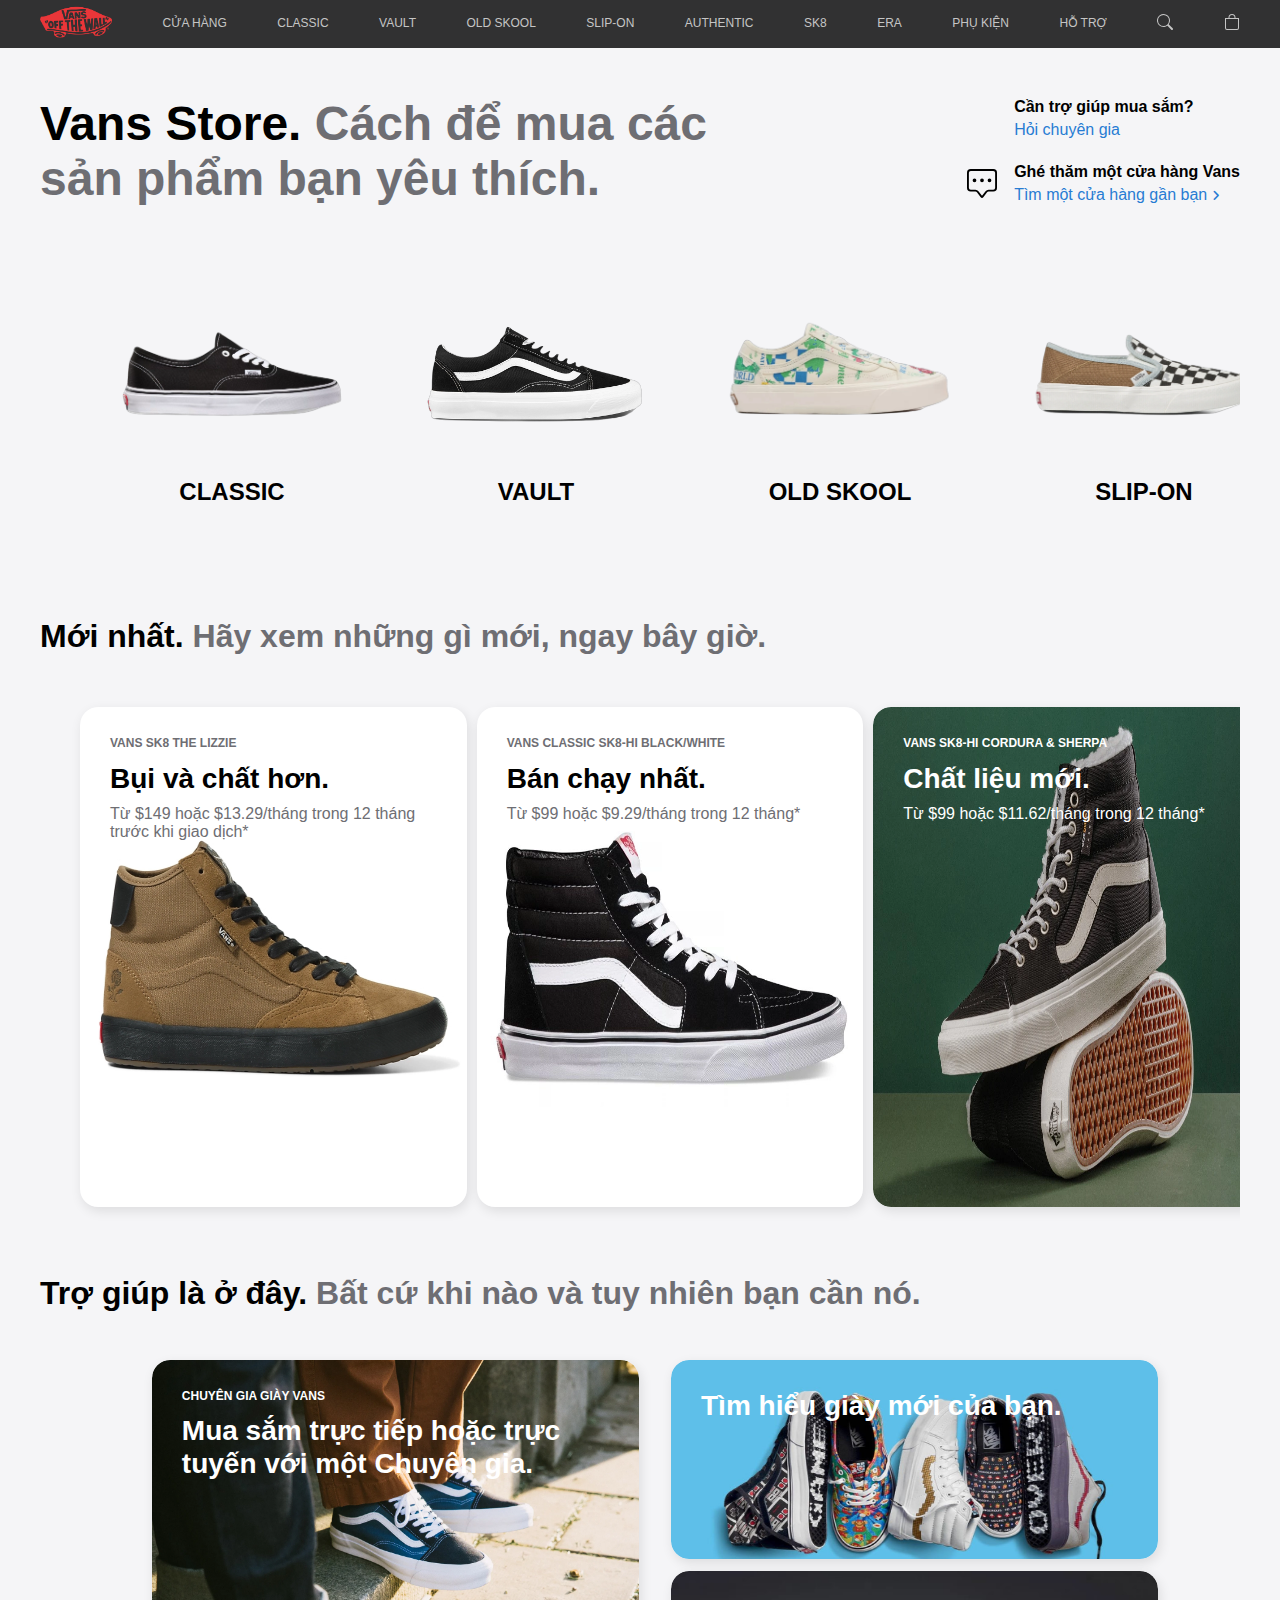
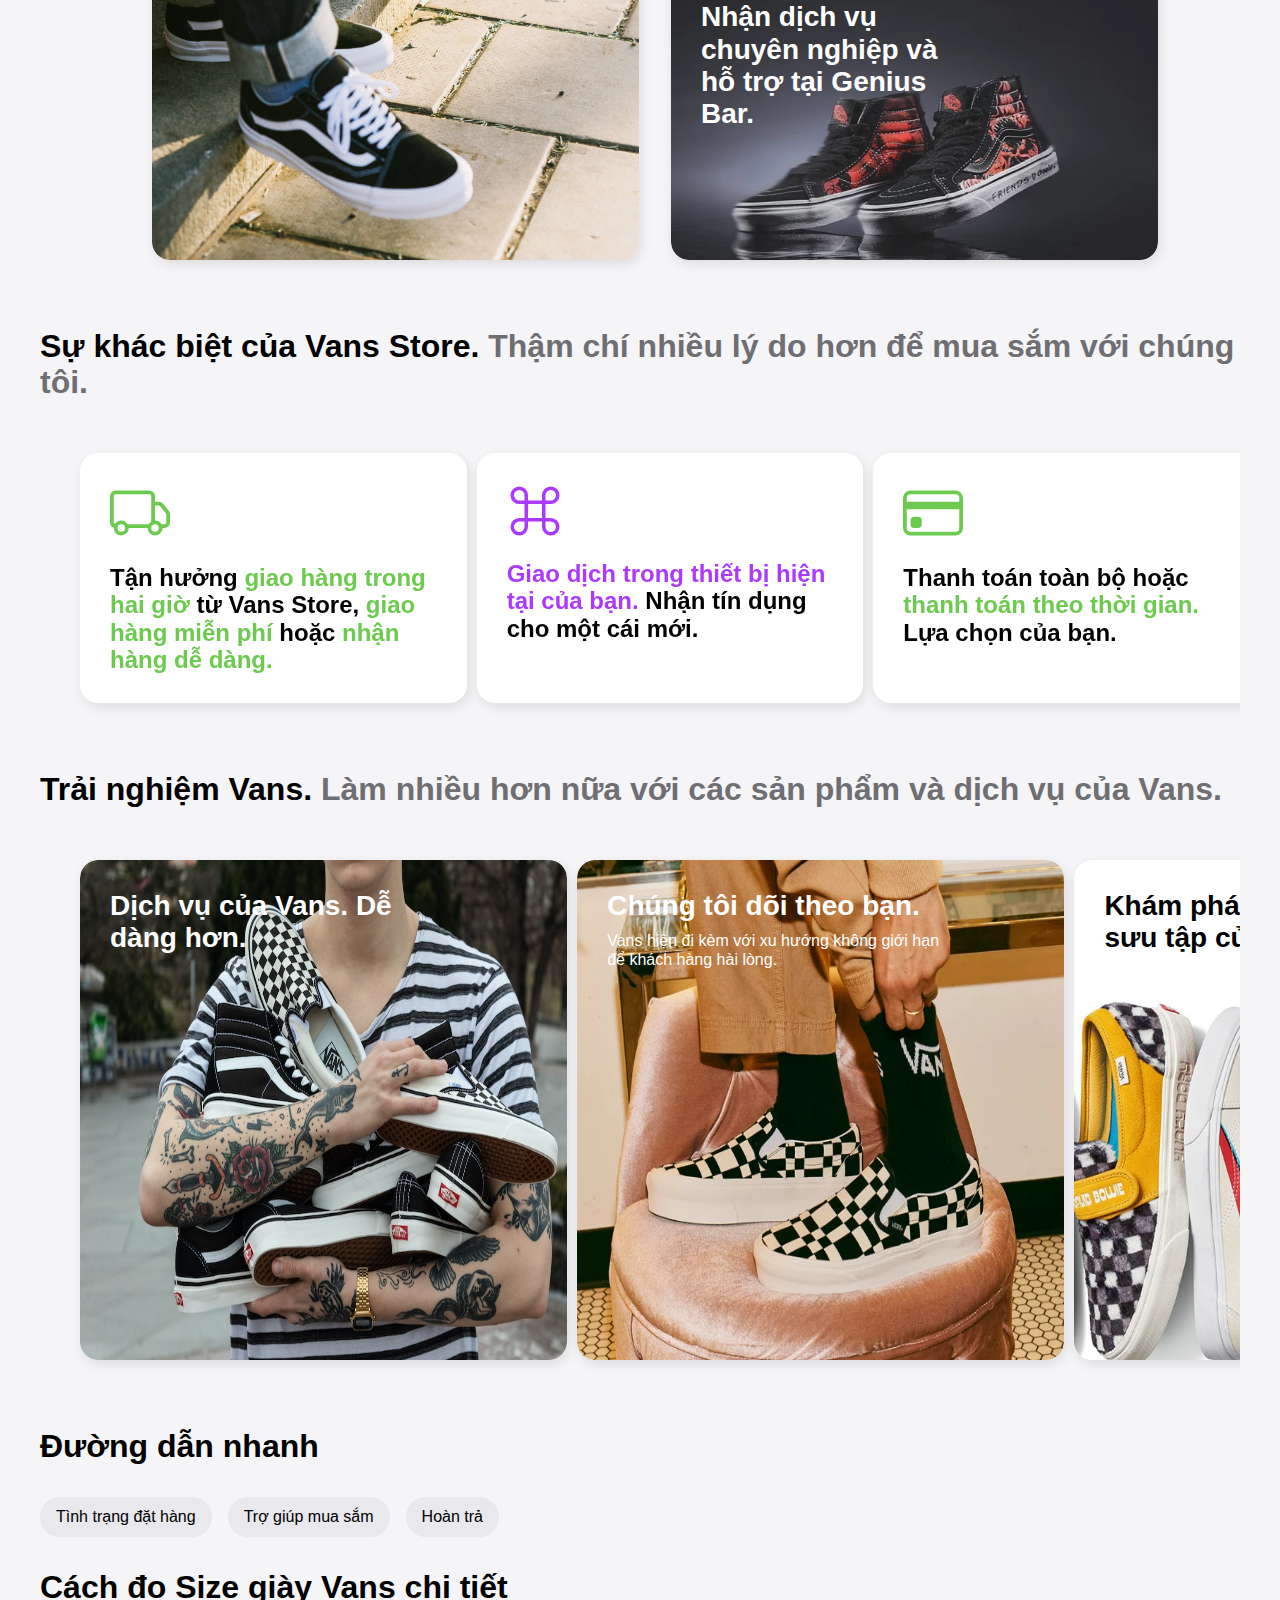
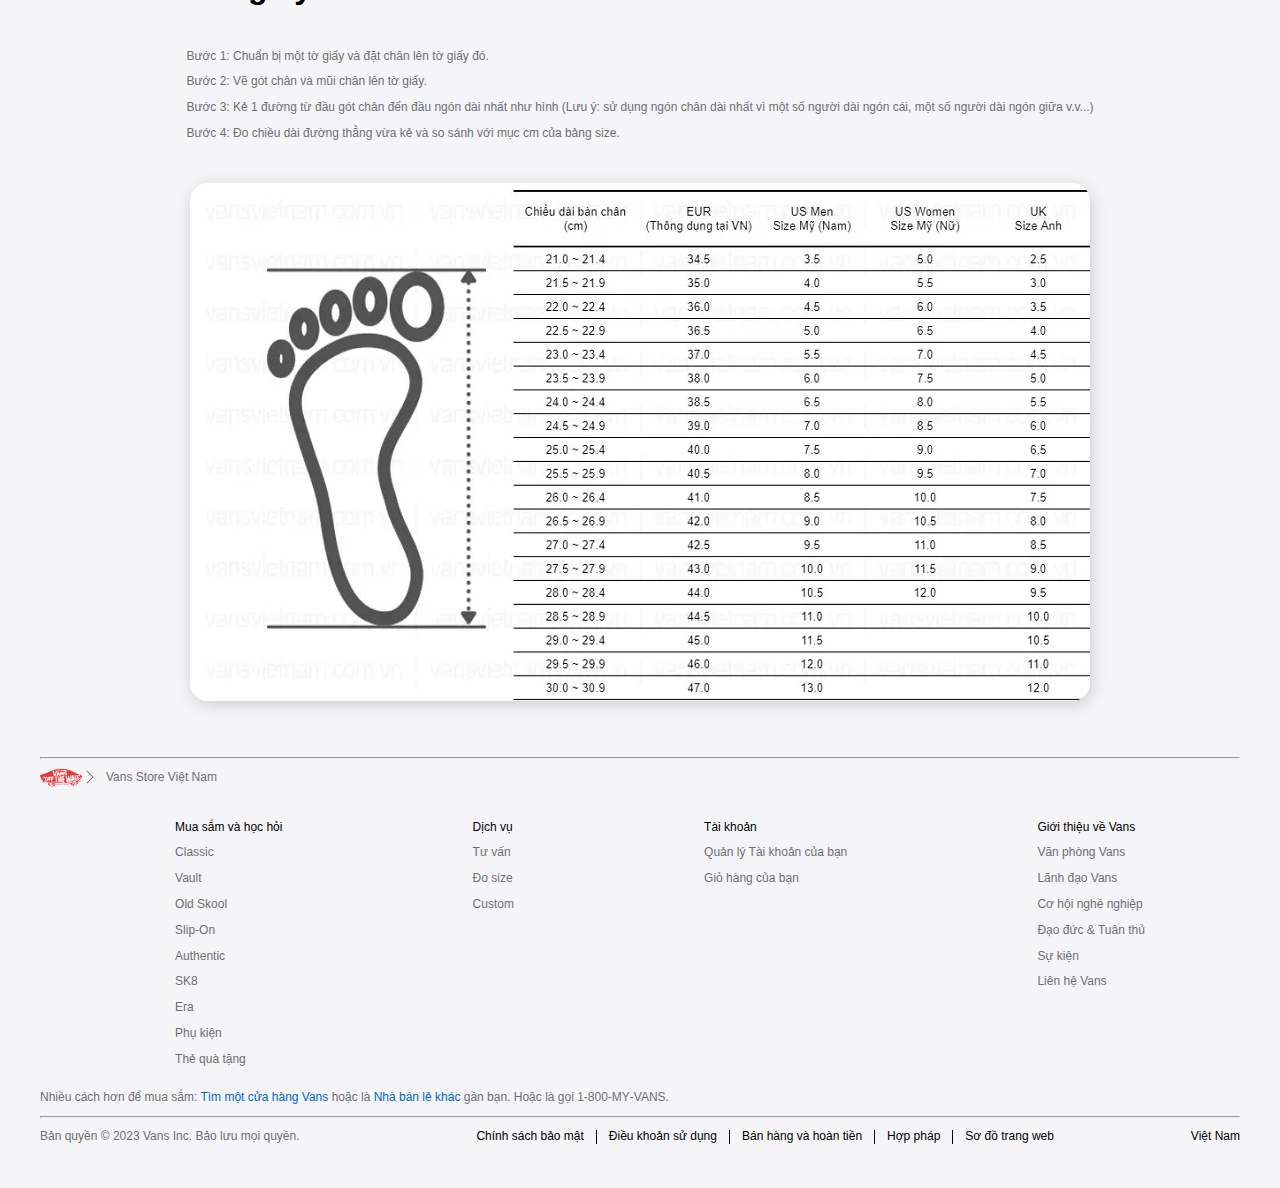
==== src/index.html @ d50dadb6 "main" ====
<!DOCTYPE html>
<html lang="en">
<head>
    <meta charset="UTF-8">
    <meta http-equiv="X-UA-Compatible" content="IE=edge">
    <meta name="viewport" content="width=device-width, initial-scale=1.0">
    <title>Vans Store Việt Nam</title>
    <link rel="stylesheet" href="./assets/css/main.css">
    <link rel="stylesheet" href="./assets/css/base.css">
    <link rel="stylesheet" href="./assets/css/grid.css">
    <link rel="stylesheet" href="./assets/css/nomalize.css">
    <link rel="stylesheet" href="./assets/css/responsive.css">
    <link rel="stylesheet" href="./assets/icon/fontawesome-free-6.2.1-web/css/all.min.css">
    <link rel="stylesheet" href="./assets/fonts/Roboto/Roboto-Regular.ttf">
    <link rel="icon" href="./assets/img/vans-logo.png" type = "image/x-icon">
</head>
<body>
    <div class="app">
        <div class="header">
            <div class="nav">
                <div class="grid wide">
                    <ul class="header-list">
                        <li class="header-item">
                            <a href="">
                                <img src="./assets/img/vans-logo.png" alt="">
                            </a>
                        </li>
                        <li class="header-item">
                            <a href="">CỬA HÀNG</a>
                        </li>
                        <li class="header-item">
                            <a href="">CLASSIC</a>
                        </li>
                        <li class="header-item">
                            <a href="">VAULT</a>
                        </li>
                        <li class="header-item">
                            <a href="">OLD SKOOL</a>
                        </li>
                        <li class="header-item">
                            <a href="">SLIP-ON</a>
                        </li>
                        <li class="header-item">
                            <a href="">AUTHENTIC</a>
                        </li>
                        <li class="header-item">
                            <a href="">SK8</a>
                        </li>
                        <li class="header-item">
                            <a href="">ERA</a>
                        </li>
                        <li class="header-item">
                            <a href="">PHỤ KIỆN</a>
                        </li>
                        <li class="header-item">
                            <a href="">HỖ TRỢ</a>
                        </li>
                        <li class="header-item">
                            <a href="">
                                <svg xmlns="http://www.w3.org/2000/svg" width="16" height="16" fill="currentColor" class="bi bi-search" viewBox="0 0 16 16">
                                    <path d="M11.742 10.344a6.5 6.5 0 1 0-1.397 1.398h-.001c.03.04.062.078.098.115l3.85 3.85a1 1 0 0 0 1.415-1.414l-3.85-3.85a1.007 1.007 0 0 0-.115-.1zM12 6.5a5.5 5.5 0 1 1-11 0 5.5 5.5 0 0 1 11 0z"/>
                                </svg>
                            </a>

                            <!-- Search space -->
                            <div class="search">
                                <form action="">
                                    <div class="header-search">
                                        <div class="search-bar">
                                            <svg xmlns="http://www.w3.org/2000/svg" width="16" height="16" fill="currentColor" class="bi bi-search" viewBox="0 0 16 16">
                                                <path d="M11.742 10.344a6.5 6.5 0 1 0-1.397 1.398h-.001c.03.04.062.078.098.115l3.85 3.85a1 1 0 0 0 1.415-1.414l-3.85-3.85a1.007 1.007 0 0 0-.115-.1zM12 6.5a5.5 5.5 0 1 1-11 0 5.5 5.5 0 0 1 11 0z"/>
                                            </svg>
                
                                            <input type="text" placeholder="Search vansvietnam.com">
                
                                            <i class="fa-solid fa-x"></i>
                                        </div>
                
                                        <ul class="search-list">
                                            <h3 class="search-title">ĐƯỜNG DẪN NHANH</h3>
                                            <li class="search-item">
                                                <a href="">
                                                    Quà tặng Tết Nguyên đán</li>
                                                </a>
                                            <li class="search-item">
                                                <a href="">
                                                    Thẻ quà tặng Apple</li>
                                                </a>
                                            <li class="search-item">
                                                <a href="">
                                                    AirPods</li>
                                                </a>
                                        </ul>
                                    </div>
                                </form>
                            </div>
                        </li>
                        <li class="header-item">
                            <a href="">
                                <svg xmlns="http://www.w3.org/2000/svg" width="16" height="16" fill="currentColor" class="bi bi-bag" viewBox="0 0 16 16">
                                    <path d="M8 1a2.5 2.5 0 0 1 2.5 2.5V4h-5v-.5A2.5 2.5 0 0 1 8 1zm3.5 3v-.5a3.5 3.5 0 1 0-7 0V4H1v10a2 2 0 0 0 2 2h10a2 2 0 0 0 2-2V4h-3.5zM2 5h12v9a1 1 0 0 1-1 1H3a1 1 0 0 1-1-1V5z"/>
                                </svg>
                            </a>

                            <!-- Cart space -->
                            <div class="cart">
                                <div class="cart-space">
                                    <p>Giỏ hàng trống.</p>
                                </div>

                                <ul class="cart-options">
                                    <li class="cart-selection">
                                        <a href="">
                                            <svg xmlns="http://www.w3.org/2000/svg" width="16" height="16" fill="currentColor" class="bi bi-bag" viewBox="0 0 16 16">
                                                <path d="M8 1a2.5 2.5 0 0 1 2.5 2.5V4h-5v-.5A2.5 2.5 0 0 1 8 1zm3.5 3v-.5a3.5 3.5 0 1 0-7 0V4H1v10a2 2 0 0 0 2 2h10a2 2 0 0 0 2-2V4h-3.5zM2 5h12v9a1 1 0 0 1-1 1H3a1 1 0 0 1-1-1V5z"/>
                                            </svg>
                                            Giỏ hàng
                                        </a>
                                    </li>

                                    <li class="cart-selection">
                                        <a href="">
                                            <svg xmlns="http://www.w3.org/2000/svg" width="16" height="16" fill="currentColor" class="bi bi-bookmark" viewBox="0 0 16 16">
                                                <path d="M2 2a2 2 0 0 1 2-2h8a2 2 0 0 1 2 2v13.5a.5.5 0 0 1-.777.416L8 13.101l-5.223 2.815A.5.5 0 0 1 2 15.5V2zm2-1a1 1 0 0 0-1 1v12.566l4.723-2.482a.5.5 0 0 1 .554 0L13 14.566V2a1 1 0 0 0-1-1H4z"/>
                                            </svg>
                                            Sản phẩm đã lưu
                                        </a>
                                    </li>

                                    <li class="cart-selection">
                                        <a href="">
                                            <svg xmlns="http://www.w3.org/2000/svg" width="16" height="16" fill="currentColor" class="bi bi-box-seam" viewBox="0 0 16 16">
                                                <path d="M8.186 1.113a.5.5 0 0 0-.372 0L1.846 3.5l2.404.961L10.404 2l-2.218-.887zm3.564 1.426L5.596 5 8 5.961 14.154 3.5l-2.404-.961zm3.25 1.7-6.5 2.6v7.922l6.5-2.6V4.24zM7.5 14.762V6.838L1 4.239v7.923l6.5 2.6zM7.443.184a1.5 1.5 0 0 1 1.114 0l7.129 2.852A.5.5 0 0 1 16 3.5v8.662a1 1 0 0 1-.629.928l-7.185 2.874a.5.5 0 0 1-.372 0L.63 13.09a1 1 0 0 1-.63-.928V3.5a.5.5 0 0 1 .314-.464L7.443.184z"/>
                                            </svg>
                                            Đặt hàng
                                        </a>
                                    </li>

                                    <li class="cart-selection">
                                        <a href="">
                                            <svg xmlns="http://www.w3.org/2000/svg" width="16" height="16" fill="currentColor" class="bi bi-gear-wide-connected" viewBox="0 0 16 16">
                                                <path d="M7.068.727c.243-.97 1.62-.97 1.864 0l.071.286a.96.96 0 0 0 1.622.434l.205-.211c.695-.719 1.888-.03 1.613.931l-.08.284a.96.96 0 0 0 1.187 1.187l.283-.081c.96-.275 1.65.918.931 1.613l-.211.205a.96.96 0 0 0 .434 1.622l.286.071c.97.243.97 1.62 0 1.864l-.286.071a.96.96 0 0 0-.434 1.622l.211.205c.719.695.03 1.888-.931 1.613l-.284-.08a.96.96 0 0 0-1.187 1.187l.081.283c.275.96-.918 1.65-1.613.931l-.205-.211a.96.96 0 0 0-1.622.434l-.071.286c-.243.97-1.62.97-1.864 0l-.071-.286a.96.96 0 0 0-1.622-.434l-.205.211c-.695.719-1.888.03-1.613-.931l.08-.284a.96.96 0 0 0-1.186-1.187l-.284.081c-.96.275-1.65-.918-.931-1.613l.211-.205a.96.96 0 0 0-.434-1.622l-.286-.071c-.97-.243-.97-1.62 0-1.864l.286-.071a.96.96 0 0 0 .434-1.622l-.211-.205c-.719-.695-.03-1.888.931-1.613l.284.08a.96.96 0 0 0 1.187-1.186l-.081-.284c-.275-.96.918-1.65 1.613-.931l.205.211a.96.96 0 0 0 1.622-.434l.071-.286zM12.973 8.5H8.25l-2.834 3.779A4.998 4.998 0 0 0 12.973 8.5zm0-1a4.998 4.998 0 0 0-7.557-3.779l2.834 3.78h4.723zM5.048 3.967c-.03.021-.058.043-.087.065l.087-.065zm-.431.355A4.984 4.984 0 0 0 3.002 8c0 1.455.622 2.765 1.615 3.678L7.375 8 4.617 4.322zm.344 7.646.087.065-.087-.065z"/>
                                            </svg>
                                            Tài khoản
                                        </a>
                                    </li>

                                    <li class="cart-selection">
                                        <a href="">
                                            <svg xmlns="http://www.w3.org/2000/svg" width="16" height="16" fill="currentColor" class="bi bi-person-circle" viewBox="0 0 16 16">
                                                <path d="M11 6a3 3 0 1 1-6 0 3 3 0 0 1 6 0z"/>
                                                <path fill-rule="evenodd" d="M0 8a8 8 0 1 1 16 0A8 8 0 0 1 0 8zm8-7a7 7 0 0 0-5.468 11.37C3.242 11.226 4.805 10 8 10s4.757 1.225 5.468 2.37A7 7 0 0 0 8 1z"/>
                                            </svg>
                                            Đăng nhập
                                        </a>
                                    </li>
                                </ul>
                            </div>
                        </li>
                    </ul>
                </div>
            </div>
        </div>

        <div class="container">
            <div class="grid wide">
                <div class="sub-content">
                    <p class="slogan">
                        <span>Vans Store.</span>
                        Cách để mua các sản phẩm bạn yêu thích.
                    </p>
    
                    <div class="help-center">
                        <div class="help-ask">
                            <img src="https://store.storeimages.cdn-apple.com/4982/as-images.apple.com/is/store-chat-specialist-icon-202211_AV2?wid=70&hei=70&fmt=jpeg&qlt=90&.v=1665516545581" alt="">
    
                            <div class="ask-content">
                                <p class="question">
                                    Cần trợ giúp mua sắm?</p>
                                <a href="" class="question-list">Hỏi chuyên gia</a>
                            </div>
                        </div>
    
                        <div class="help-ask">
                            <svg xmlns="http://www.w3.org/2000/svg" width="30" height="30" fill="currentColor" class="bi bi-chat-square-dots" viewBox="0 0 16 16">
                                <path d="M14 1a1 1 0 0 1 1 1v8a1 1 0 0 1-1 1h-2.5a2 2 0 0 0-1.6.8L8 14.333 6.1 11.8a2 2 0 0 0-1.6-.8H2a1 1 0 0 1-1-1V2a1 1 0 0 1 1-1h12zM2 0a2 2 0 0 0-2 2v8a2 2 0 0 0 2 2h2.5a1 1 0 0 1 .8.4l1.9 2.533a1 1 0 0 0 1.6 0l1.9-2.533a1 1 0 0 1 .8-.4H14a2 2 0 0 0 2-2V2a2 2 0 0 0-2-2H2z"/>
                                <path d="M5 6a1 1 0 1 1-2 0 1 1 0 0 1 2 0zm4 0a1 1 0 1 1-2 0 1 1 0 0 1 2 0zm4 0a1 1 0 1 1-2 0 1 1 0 0 1 2 0z"/>
                            </svg>
    
                            <div class="ask-content">
                                <p class="question">Ghé thăm một cửa hàng Vans</p>
                                <a href="" class="question-list">Tìm một cửa hàng gần bạn</a>
                                <i class="fa-solid fa-angle-right"></i>
                            </div>
                            
                        </div>
                    </div>
                </div>

                <div class="scroller">
                    <ul class="scroller-list">
                        <li class="scroller-item">
                            <a href="">
                                <img src="./assets/img/product-type/classic.png" alt="">
                                <p>CLASSIC</p>
                            </a>    
                        </li>
    
                        <li class="scroller-item">
                            <a href="">
                                <img src="./assets/img/product-type/vans-viet-nam-vans-vault-old-skool-lx-black-vn0a4p3xoiu (1).png" alt="">
                                <p>VAULT</p>
                            </a>    
                        </li>
    
                        <li class="scroller-item">
                            <a href="">
                                <img src="./assets/img/product-type/giay-vans-old-skool-eco-theory-tapered-vn0a54f4as1-1.png" alt="">
                                <p>OLD SKOOL</p>
                            </a>    
                        </li>
    
                        <li class="scroller-item">
                            <a href="">
                                <img src="./assets/img/product-type/vans-slip-on-checkerboard-black-off-white-vn000eyebww-1.png" alt="">
                                <p>SLIP-ON</p>
                            </a>    
                        </li>
    
                        <li class="scroller-item">
                            <a href="">
                                <img src="./assets/img/product-type/giay-vans-x-moca-judy-baca-authentic-vn0a5krdyq8-1.png" alt="">
                                <p>AUTHENTIC</p>
                            </a>    
                        </li>
    
                        <li class="scroller-item">
                            <a href="">
                                <img src="./assets/img/product-type/vans-flame-sk8-hi-reissue-vn0a2xsbphn-1.png" alt="">
                                <p>SK8</p>
                            </a>    
                        </li>
    
                        <li class="scroller-item">
                            <a href="">
                                <img src="./assets/img/product-type/giay-vans-era-i-heart-95-dx-vn0a4u39wku-1.png" alt="">
                                <p>ERA</p>
                            </a>    
                        </li>    
                    </ul>

                    <div class="scroller-btn">
                        <div class="prev-btn">
                            <i class="fa-solid fa-chevron-left"></i>
                        </div>
                        <div class="next-btn">
                            <i class="fa-solid fa-angle-right"></i>
                        </div>
                    </div>
                </div>                

                <div class="sheft1 sheft">
                    <p class="sub-intro">
                        <span>Mới nhất.</span>
                        Hãy xem những gì mới, ngay bây giờ.
                    </p>
                                        
                    <ul class="products-list">
                        <li class="product-item">
                            <a href="./product.html">
                                <div class="product-content">
                                    <h3 class="product-desc1">VANS SK8 THE LIZZIE</h3>
                                    <p class="product-desc2">Bụi và chất hơn.</p>        
                                    <p class="product-desc3">Từ $149 hoặc $13.29/tháng trong 12 tháng trước khi giao dịch*</p>
                                </div>
    
                                <img class="product-img" src="./assets/img/products/giay-vans-sk8-the-lizzie-vn0a4bx1rqj-1.jpg" alt="">
                            </a>                       
                        </li>

                        <li class="product-item">
                            <a href="">
                                <div class="product-content">
                                    <h3 class="product-desc1">VANS CLASSIC SK8-HI BLACK/WHITE</h3>
                                    <p class="product-desc2">Bán chạy nhất.</p>        
                                    <p class="product-desc3">Từ $99 hoặc $9.29/tháng trong 12 tháng*</p>
                                </div>
    
                                <img class="product-img" src="./assets/img/products/vans-sk8-hi-classic-black-white-vn000d5ib8c-1.jpg" alt="">
                            </a>                       
                        </li>
                        
                        <li class="product-item">
                            <a href="">
                                <div class="product-content w-c">
                                    <h3 class="product-desc1 w-c">VANS SK8-HI CORDURA & SHERPA</h3>
                                    <p class="product-desc2">Chất liệu mới.</p>        
                                    <p class="product-desc3 w-c">Từ $99 hoặc $11.62/tháng trong 12 tháng*</p>
                                </div>
    
                                <img class="product-img" src="./assets/img/products/vans-ra-mat-sk8-hi-cung-vat-lieu-cordura-sherpa-2.jpg" alt="">
                            </a>                       
                        </li>
                        
                        <li class="product-item">
                            <a href="">
                                <div class="product-content w-c">
                                    <h3 class="product-desc1 w-c">VANS X ROKIT OLD SKOOL 36 DX WS</h3>
                                    <p class="product-desc2">Chuyên nghiệp.Tối giản.</p>        
                                    <p class="product-desc3 w-c">Từ $199.00 hoặc $21.62/tháng trong 12 tháng trước khi giao dịch*</p>
                                </div>
    
                                <img class="product-img" src="./assets/img/products/vans-x-rokit-old-skool-36-dx-ws-5.jpg" alt="">
                            </a>                       
                        </li>
                        
                        <li class="product-item">
                            <a href="">
                                <div class="product-content w-c">
                                    <h3 class="product-desc1 w-c">VANS ONE PIECE: RED</h3>
                                    <p class="product-desc2">Bước nhảy mãnh mẽ về phía trước.</p>        
                                    <p class="product-desc3 w-c">Từ $129.00 hoặc $13.62/tháng trong 12 tháng*</p>
                                </div>
    
                                <img class="product-img" src="./assets/img/products/vans-ra-mat-bo-suu-tap-one-piece-red-7.jpg" alt="">
                            </a>                       
                        </li>
                        
                        <li class="product-item">
                            <a href="">
                                <div class="product-content">
                                    <h3 class="product-desc1">VANS AUTHENTIC VANS COLLAGE BLACK/WHITE</h3>
                                    <p class="product-desc2">Xây dựng lại từ Manga.</p>        
                                    <p class="product-desc3">Từ $149.00 hoặc $21.50/tháng trong 6 tháng*</p>
                                </div>
    
                                <img class="product-img" src="./assets/img/products/giay-vans-authentic-vans-collage-black-white-vn0a5krdbzw-1.jpg" alt="">
                            </a>                       
                        </li>
                    </ul>

                    <div class="scroller-btn">
                        <div class="prev-btn">
                            <i class="fa-solid fa-chevron-left"></i>
                        </div>
                        <div class="next-btn">
                            <i class="fa-solid fa-angle-right"></i>
                        </div>
                    </div>
                </div>

                <div class="sheft2 sheft">
                    <p class="sub-intro">
                        <span>Trợ giúp là ở đây.</span>
                        Bất cứ khi nào và tuy nhiên bạn cần nó.
                    </p>
                                        
                    <ul class="products-list">
                        <li class="product-item">
                            <a href="">
                                <div class="product-content">
                                    <h3 class="product-desc1 w-c">CHUYÊN GIA GIÀY VANS</h3>
                                    <p class="product-desc2 w-c">Mua sắm trực tiếp hoặc trực tuyến với một Chuyên gia.</p>        
                                </div>
    
                                <img class="product-img" src="./assets/img/help-center/vans-old-skool-black-blue-4.jpg" alt="">
                            </a>                       
                        </li>

                        <li class="product-item">
                            <a href="">
                                <div class="product-content">
                                    <p class="product-desc2 w-c">Tìm hiểu giày mới của bạn.</p>        
                                </div>
    
                                <img class="product-img" src="./assets/img/help-center/vans-nintendo-collection-00jpg.jpg" alt="">
                            </a>    

                            <a href="">
                                <div class="product-content">
                                    <p class="product-desc2 w-c">Nhận dịch vụ chuyên nghiệp và hỗ trợ tại Genius Bar.</p>        
                                </div>
    
                                <img class="product-img" src="./assets/img/help-center/VN0A2XSBY09-HERO.jpg" alt="">
                            </a>                       
                        </li>                      
                    </ul>
                </div>             
            
                <div class="sheft3 sheft">
                    <p class="sub-intro">
                        <span>Sự khác biệt của Vans Store.</span>
                        Thậm chí nhiều lý do hơn để mua sắm với chúng tôi.
                    </p>
                                        
                    <ul class="products-list">
                        <li class="product-item">
                            <a href="">
                                <svg xmlns="http://www.w3.org/2000/svg" width="60" height="60" fill="currentColor" class="bi bi-truck" viewBox="0 0 16 16">
                                    <path d="M0 3.5A1.5 1.5 0 0 1 1.5 2h9A1.5 1.5 0 0 1 12 3.5V5h1.02a1.5 1.5 0 0 1 1.17.563l1.481 1.85a1.5 1.5 0 0 1 .329.938V10.5a1.5 1.5 0 0 1-1.5 1.5H14a2 2 0 1 1-4 0H5a2 2 0 1 1-3.998-.085A1.5 1.5 0 0 1 0 10.5v-7zm1.294 7.456A1.999 1.999 0 0 1 4.732 11h5.536a2.01 2.01 0 0 1 .732-.732V3.5a.5.5 0 0 0-.5-.5h-9a.5.5 0 0 0-.5.5v7a.5.5 0 0 0 .294.456zM12 10a2 2 0 0 1 1.732 1h.768a.5.5 0 0 0 .5-.5V8.35a.5.5 0 0 0-.11-.312l-1.48-1.85A.5.5 0 0 0 13.02 6H12v4zm-9 1a1 1 0 1 0 0 2 1 1 0 0 0 0-2zm9 0a1 1 0 1 0 0 2 1 1 0 0 0 0-2z"/>
                                </svg>

                                <div class="product-content">
                                    <p class="product-desc2">Tận hưởng
                                        <span>giao hàng trong hai giờ</span>
                                        từ Vans Store,
                                        <span>giao hàng miễn phí</span>
                                        hoặc
                                        <span>nhận hàng dễ dàng.</span>
                                    </p>        
                                </div>    
                            </a>                       
                        </li>    
                        
                        <li class="product-item">
                            <a href="">
                                <svg xmlns="http://www.w3.org/2000/svg" width="56" height="56" fill="currentColor" class="bi bi-command" viewBox="0 0 16 16">
                                    <path d="M3.5 2A1.5 1.5 0 0 1 5 3.5V5H3.5a1.5 1.5 0 1 1 0-3zM6 5V3.5A2.5 2.5 0 1 0 3.5 6H5v4H3.5A2.5 2.5 0 1 0 6 12.5V11h4v1.5a2.5 2.5 0 1 0 2.5-2.5H11V6h1.5A2.5 2.5 0 1 0 10 3.5V5H6zm4 1v4H6V6h4zm1-1V3.5A1.5 1.5 0 1 1 12.5 5H11zm0 6h1.5a1.5 1.5 0 1 1-1.5 1.5V11zm-6 0v1.5A1.5 1.5 0 1 1 3.5 11H5z"/>
                                </svg>

                                <div class="product-content">
                                    <p class="product-desc2">
                                        <span>Giao dịch trong thiết bị hiện tại của bạn.</span>
                                        Nhận tín dụng cho một cái mới.
                                    </p>        
                                </div>    
                            </a>                       
                        </li>                           
                        
                        <li class="product-item">
                            <a href="">
                                <svg xmlns="http://www.w3.org/2000/svg" width="60" height="60" fill="currentColor" class="bi bi-credit-card" viewBox="0 0 16 16">
                                    <path d="M0 4a2 2 0 0 1 2-2h12a2 2 0 0 1 2 2v8a2 2 0 0 1-2 2H2a2 2 0 0 1-2-2V4zm2-1a1 1 0 0 0-1 1v1h14V4a1 1 0 0 0-1-1H2zm13 4H1v5a1 1 0 0 0 1 1h12a1 1 0 0 0 1-1V7z"/>
                                    <path d="M2 10a1 1 0 0 1 1-1h1a1 1 0 0 1 1 1v1a1 1 0 0 1-1 1H3a1 1 0 0 1-1-1v-1z"/>
                                </svg>

                                <div class="product-content">
                                    <p class="product-desc2">Thanh toán toàn bộ hoặc
                                        <span>thanh toán theo thời gian.</span>
                                        Lựa chọn của bạn.
                                    </p>        
                                </div>    
                            </a>                       
                        </li>                            
                        
                        <li class="product-item">
                            <a href="">
                                <svg xmlns="http://www.w3.org/2000/svg" width="60" height="60" fill="currentColor" class="bi bi-emoji-laughing" viewBox="0 0 16 16">
                                    <path d="M8 15A7 7 0 1 1 8 1a7 7 0 0 1 0 14zm0 1A8 8 0 1 0 8 0a8 8 0 0 0 0 16z"/>
                                    <path d="M12.331 9.5a1 1 0 0 1 0 1A4.998 4.998 0 0 1 8 13a4.998 4.998 0 0 1-4.33-2.5A1 1 0 0 1 4.535 9h6.93a1 1 0 0 1 .866.5zM7 6.5c0 .828-.448 0-1 0s-1 .828-1 0S5.448 5 6 5s1 .672 1 1.5zm4 0c0 .828-.448 0-1 0s-1 .828-1 0S9.448 5 10 5s1 .672 1 1.5z"/>
                                </svg>

                                <div class="product-content">
                                    <p class="product-desc2">Biến chúng thành của bạn.
                                        <span>Custom miễn phí hỗn hợp biểu tượng cảm xúc, tên và số.</span>
                                    </p>        
                                </div>    
                            </a>                       
                        </li>                            
                        
                        <li class="product-item">
                            <a href="">
                                <img src="./assets/img/vans-logo.png" alt="">

                                <div class="product-content">
                                    <p class="product-desc2">
                                        <span>Tùy chỉnh</span>
                                        giày Vans của bạn và tạo kiểu dây giày của riêng bạn.
                                    </p>        
                                </div>    
                            </a>                       
                        </li>  
                    </ul>

                    <div class="scroller-btn">
                        <div class="prev-btn">
                            <i class="fa-solid fa-chevron-left"></i>
                        </div>
                        <div class="next-btn">
                            <i class="fa-solid fa-angle-right"></i>
                        </div>
                    </div>
                </div>

                <div class="sheft4 sheft">
                    <p class="sub-intro">
                        <span>Trải nghiệm Vans.</span>
                        Làm nhiều hơn nữa với các sản phẩm và dịch vụ của Vans.
                    </p>
                                        
                    <ul class="products-list">
                        <li class="product-item">
                            <a href="">
                                <div class="product-content">
                                    <p class="product-desc2 w-c">Dịch vụ của Vans. Dễ dàng hơn.</p>        
                                </div>
    
                                <img class="product-img" src="./assets/img/services/photo-1560858001-2a568c6ea1d7.jpg" alt="">
                            </a>                       
                        </li>

                        <li class="product-item">
                            <a href="">
                                <div class="product-content">
                                    <p class="product-desc2 w-c">Chúng tôi dõi theo bạn.</p>        
                                    <p class="product-desc3 w-c">Vans hiện đi kèm với xu hướng không giới hạn để khách hàng hài lòng.</p>
                                </div>
    
                                <img class="product-img" src="./assets/img/services/SP23_Classics_SlipOn_WovenCheck_Unisex_690x582.jpg" alt="">
                            </a>                       
                        </li>
                        
                        <li class="product-item">
                            <a href="">
                                <div class="product-content">
                                    <p class="product-desc2">Khám phá tất cả các bộ sưu tập của Vans.</p>        
                                </div>
    
                                <img class="product-img" src="./assets/img/services/vans-david-bowie-collection-full-look-spring-summer-2019-1.jpg" alt="">
                            </a>                       
                        </li>
                        
                        <li class="product-item">
                            <a href="">
                                <div class="product-content">
                                    <h3 class="product-desc1 w-c">PHÁ CÁCH</h3>
                                    <p class="product-desc2 w-c">Xem diện mạo mới, chất liệu mới trên đôi giày của bạn.</p>        
                                </div>
    
                                <img class="product-img" src="./assets/img/services/Aci-Fi_Fantasy_HP_Secondary_640_x_626.jpg" alt="">
                            </a>                       
                        </li>
                    </ul>

                    <div class="scroller-btn">
                        <div class="prev-btn">
                            <i class="fa-solid fa-chevron-left"></i>
                        </div>
                        <div class="next-btn">
                            <i class="fa-solid fa-angle-right"></i>
                        </div>
                    </div>
                </div>

                <div class="desc-content">
                    <p class="sub-intro">
                        <span>Đường dẫn nhanh</span> 
                    </p>

                    <ul class="quick-link">
                        <li class="link">
                            <a href="">Tình trạng đặt hàng</a>
                        </li>
                        <li class="link">
                            <a href="">Trợ giúp mua sắm</a>
                        </li>
                        <li class="link">
                            <a href="">Hoàn trả</a>
                        </li>
                    </ul>

                    <p class="sub-intro">
                        <span>Cách đo Size giày Vans chi tiết</span> 
                    </p>

                    <div class="explain">
                        <div>
                            <p>Bước 1: Chuẩn bị một tờ giấy và đặt chân lên tờ giấy đó.</p>
                            <p>Bước 2: Vẽ gót chân và mũi chân lên tờ giấy.</p>
                            <p>Bước 3: Kẻ 1 đường từ đầu gót chân đến đầu ngón dài nhất như hình (Lưu ý: sử dụng ngón chân dài nhất vì một số người dài ngón cái, một số người dài ngón giữa v.v...)</p>
                            <p>Bước 4: Đo chiều dài đường thẳng vừa kẻ và so sánh với mục cm của bảng size.</p>
                        </div>

                        <img src="./assets/img/size/bang-size-vans-chuan-nhat-1.jpg" alt="">
                    </div>
                </div>
            </div>
        </div>

        <div class="footer">
            <div class="grid wide">            
                <hr>

                <div class="sumary">
                    <div class="sumary-title">
                        <img src="./assets/img/vans-logo.png" alt="">
                        <svg xmlns="http://www.w3.org/2000/svg" width="16" height="16" fill="currentColor" class="bi bi-chevron-right" viewBox="0 0 16 16">
                            <path fill-rule="evenodd" d="M4.646 1.646a.5.5 0 0 1 .708 0l6 6a.5.5 0 0 1 0 .708l-6 6a.5.5 0 0 1-.708-.708L10.293 8 4.646 2.354a.5.5 0 0 1 0-.708z"/>
                        </svg>
                        <p>Vans Store Việt Nam</p>
                    </div>
                    
                    <ul class="sumary-list">
                        <li class="sumary-item">
                            <p>Mua sắm và học hỏi</p>

                            <ul class="sumary-item-child">
                                <li>
                                    <a href="">Classic</a>
                                </li>
                                <li>
                                    <a href="">Vault</a>
                                </li>
                                <li>
                                    <a href="">Old Skool</a>
                                </li>
                                <li>
                                    <a href="">Slip-On</a>
                                </li>
                                <li>
                                    <a href="">Authentic</a>
                                </li>
                                <li>
                                    <a href="">SK8</a>
                                </li>
                                <li>
                                    <a href="">Era</a>
                                </li>
                                <li>
                                    <a href="">Phụ kiện</a>
                                </li>
                                <li>
                                    <a href="">Thẻ quà tặng</a>
                                </li>
                            </ul>
                        </li>
                        
                        <li class="sumary-item">
                            <p>Dịch vụ</p>

                            <ul class="sumary-item-child">
                                <li>
                                    <a href="">Tư vấn</a>
                                </li>
                                <li>
                                    <a href="">Đo size</a>
                                </li>
                                <li>
                                    <a href="">Custom</a>
                                </li>
                            </ul>
                        </li>
                        
                        <li class="sumary-item">
                            <p>Tài khoản</p>

                            <ul class="sumary-item-child">
                                <li>
                                    <a href="">Quản lý Tài khoản của bạn</a>
                                </li>
                                <li>
                                    <a href="">Giỏ hàng của bạn</a>
                                </li>
                            </ul>
                        </li>
                        
                        <li class="sumary-item">
                            <p>Giới thiệu về Vans</p>

                            <ul class="sumary-item-child">
                                <li>
                                    <a href="">Văn phòng Vans</a>
                                </li>
                                <li>
                                    <a href="">Lãnh đạo Vans</a>
                                </li>
                                <li>
                                    <a href="">Cơ hội nghề nghiệp</a>
                                </li>
                                <li>
                                    <a href="">Đạo đức & Tuân thủ</a>
                                </li>
                                <li>
                                    <a href="">Sự kiện</a>
                                </li>
                                <li>
                                    <a href="">Liên hệ Vans</a>
                                </li>
                            </ul>
                        </li>
                    </ul>

                    <p class="sumary-contact">
                        Nhiều cách hơn để mua sắm:
                        <span>
                            <a href="">Tìm một cửa hàng Vans</a>
                        </span>
                        hoặc là
                        <span>
                            <a href="">Nhà bán lẻ khác</a>
                        </span>
                        gần bạn. Hoặc là gọi 1‑800‑MY‑VANS.
                    </p>
                </div>

                <hr>
                
                <div class="lisence">
                    <p>Bản quyền © 2023 Vans Inc. Bảo lưu mọi quyền.</p>

                    <ul class="lisence-list">
                        <li class="lisence-item">
                            <a href="">Chính sách bảo mật</a>
                        </li>
                        <li class="lisence-item">
                            <a href="">Điều khoản sử dụng</a>
                        </li>
                        <li class="lisence-item">
                            <a href="">Bán hàng và hoàn tiền</a>
                        </li>
                        <li class="lisence-item">
                            <a href="">Hợp pháp</a>
                        </li>
                        <li class="lisence-item">
                            <a href="">Sơ đồ trang web</a>
                        </li>
                    </ul>

                    <a href="#" class="region">Việt Nam</a>
                </div>
            </div>
        </div>
    </div>

    
</body>
</html>
---- src/assets/css/main.css ----
.app {
}

.nav {
    background-color: #313132;
    position: absolute;
    top: 0;
    left: 0;
    right: 0;
}

.header-list {
    display: flex;
    justify-content: space-between;
    align-items: center;
    font-size: 12px;
    font-weight: 300;
    min-width: 1024px;
    list-style-type: none;
    margin: 0;
    padding-left: 0;
}

.header-item {
    display: flex;
    align-items: center;
    height: 48px;
}

.header-item a {
    color: #c5c5c5;
    text-decoration: none;
}

.header-item img {
    width: 72px;
}

.header-item:hover {
    cursor: pointer
}
 
.header-item:hover a {
    color: #fff;
}

.container {
    margin-top: 48px;
    background-color: #f5f5f7;
}

.sub-content {
    display: flex;
    align-items: center;
    justify-content: space-between;
}

.slogan {
    font-size: 48px;
    color: #6e6e73;
    width: 680px;
}

.slogan span {
    color: #000;
}

.help-center {
}

.help-ask {
    display: flex;
    align-items: center;
}

.help-ask:last-child {
    margin-top: 24px;
}

.help-ask img, .help-ask svg {
    width: 40px;
}

.ask-content {
    margin-left: 12px;
    font-weight: 300;
}

.ask-content i {
    color: #277cd3;
    font-size: 12px;
}

.question {
    margin: 0 0 4px;
    font-weight: 600;
}

.question-list {
    text-decoration: none;
    color: #277cd3;
}

.question-list:hover {
    text-decoration: underline;
}

.scroller {
    display: flex;
    position: relative;
}

.scroller:hover .scroller-btn {
    opacity: 1;
    transition: transform 0.5s ease-in, opacity 0.7s cubic-bezier(0.15, 0, 0.2, 1) 0.1s;
}

.scroller-list {
    display: flex;
    list-style-type: none;
    overflow-x: scroll;
}

.scroller-list::-webkit-scrollbar {
    display: none;
}

.scroller-item {
    margin: 24px 32px 40px;
}

.scroller-item a {
    display: flex;
    flex-direction: column;
    align-items: center;
    text-decoration: none;
    color: #000;
    font-size: 24px;
}

.scroller-item img {
    width: 240px;
}

.scroller-btn {
    display: flex;
    justify-content: space-between;
    opacity: 0;
}

.prev-btn, .next-btn {
    position: absolute;
    width: 68px;
    height: 68px;
    background-color: #c0c1c3;
    border-radius: 50%;
    opacity: 0.7;
    top: 35%;
}

.prev-btn {
    display: flex;
    align-items: center;
    justify-content: center;
    left: -34px;
}

.prev-btn:hover {
    cursor: pointer;
    opacity: 1;
    transform: scale(1);
    transition-duration: 0.5s;
    background-color: rgba(0, 0, 0, 0.2);
}

.prev-btn i {
    color: #fff;
    font-size: 38px;
}

.next-btn {
    position: absolute;
    left: calc(100% - 34px);
    display: flex;
    align-items: center;
    justify-content: center;
}

.next-btn:hover {
    cursor: pointer;
    opacity: 1;
    transform: scale(1);
    transition-duration: 0.5s;
    background-color: rgba(0, 0, 0, 0.2);
}

.next-btn i {
    color: #fff;
    font-size: 38px;
}

.scroller-item p:hover {
    text-decoration: underline;
}

.sub-intro {
    font-size: 32px;
    color: #6e6e73;
}

.sub-intro span {
    color: #000;
}

.products-list {
    display: flex;
    list-style-type: none;
    overflow-x: scroll;
}

.sheft:hover .scroller-btn {
    opacity: 1;
    transition: transform 0.5s ease-in, opacity 0.7s cubic-bezier(0.15, 0, 0.2, 1) 0.1s;
}

.products-list::-webkit-scrollbar {
    display: none;
}

.product-item {
    flex: 0 0 33.33333%;
    position: relative;
    height: 500px;
    width: 400px;
    border-radius: 18px;
    margin: 20px 10px 20px 0;
    overflow: hidden;
    transition: all 0.3s cubic-bezier(0, 0, 0.5, 1);
    box-shadow: 2px 4px 12px rgba(0, 0, 0, 0.1);
}

.sheft {
    position: relative;
}

.sheft .prev-btn {
    top: 50%;
}

.sheft .next-btn {
    top: 50%;
}

.sheft2 .products-list {
    justify-content: center;
}

.sheft2 .product-item {
    flex: 0 0 42%;
}

.sheft2 .product-item:nth-child(1) {
    margin: 16px;

}

.sheft2 .product-item:nth-child(2) {
    display: flex;
    flex-direction: column;
    background-color: #f5f5f7;
    box-shadow: none;
    padding: 16px;
    margin-top: 0;
}

.sheft2 .product-item:nth-child(2) a {
    border-radius: 18px;
    box-shadow: 2px 4px 12px rgba(0, 0, 0, 0.1);
}

.sheft2 .product-item:nth-child(2) a:hover {
    box-shadow: 2px 4px 16px rgb(0 0 0 / 16%);
    transform: scale3d(1.01, 1.01, 1.01);
}

.sheft2 .product-item:nth-child(2) a:nth-child(1) {
    margin-bottom: 12px;
}

.sheft2 .product-content {
    width: 80%;
}

.sheft2 .product-item:nth-child(2) a:nth-child(2) .product-content {
    width: 50%;
}

.sheft3 .product-item {
    width: 100%;
    height: 250px;
    background-color: #fff;
}

.sheft3 .product-item:hover {
    cursor: pointer;
}

.sheft3 svg {
    color: #6cca4e;
    margin: 30px 0 16px 30px;
}

.sheft3 .product-item:nth-child(2) svg {
    color: #ac39ff;
}

.sheft3 .product-item:nth-child(2) span {
    color: #ac39ff;
}

.sheft3 .product-item:nth-child(4) svg {
    color: #007aff;
}

.sheft3 .product-item:nth-child(4) span {
    color: #007aff;
}

.sheft3 .product-item:nth-child(5) svg {
    color: #fd3523;
}

.sheft3 .product-item:nth-child(5) span {
    background-image: linear-gradient(to right,#f8ab5e 0,#f36961 20%,#a176c8 40%,#759beb 60%,#65beb3 80%,#70db96 100%);
    -webkit-background-clip: text;
    -webkit-text-fill-color: transparent;
}

.sheft3 .product-item:nth-child(5) img {
    width: 142px;
    margin-left: 30px;
}

.sheft3 .product-content {
    padding-top: 0;
}

.sheft3 .product-desc2 {
    font-size: 24px;;
}

.sheft3 .product-content span {
    color: #6cca4e;
}

.sheft4 .product-item {
    flex: 0 0 42%;
}

.sheft5 .product-desc2 span {
    color: #6e6e73;
    font-size: 16px;
    vertical-align: top;
}

.product-item a {
    overflow: hidden;
}

.product-img {
    display: block;
    width: 100%;
    height: 100%;
    border-radius: 18px;
}

.product-item:hover {
    box-shadow: 2px 4px 16px rgb(0 0 0 / 16%);
    transform: scale3d(1.01, 1.01, 1.01);
}

.product-content {
    color: #000;
    width: 340px;
    padding: 30px;
    position: absolute;
    z-index: 1;
}

.product-desc1 {
    color: #6e6e73;
    font-size: 12px;
    margin: 0 0 12px;
}

.product-desc2 {
    font-size: 28px;
    margin: 0;
}

.product-desc3 {
    color: #6e6e73;
    font-weight: 300;
    margin: 0;
    padding-top: 10px;
}

.quick-link {
    list-style-type: none;
    display: flex;
    margin-left: -40px;
}

.link {
    height: 40px;
    line-height: 40px;
    font-weight: 300;
    background-color: #e8e8ed;
    margin-right: 16px;
    border-radius: 50px;
}

.link a {
    padding: 16px;
    color: #000;
    text-decoration: none;
}

.explain {
    color: #6e6e73;
    font-weight: 300;
    font-size: 12px;
    display: flex;
    flex-direction: column;
    align-items: center;
}

.explain img {
    margin-top: 30px;
    margin-bottom: 56px;
    border-radius: 18px;
    box-shadow: 2px 4px 16px rgb(0 0 0 / 16%);
}

hr {
    color: #6e6e73;
    margin: 0;
}

.sumary {
    font-size: 12px;
}

.sumary-title {
    display: flex;
    align-items: center;
    color: #6e6e73;
    font-weight: 300;
}

.sumary-title img {
    width: 42px;
}

.sumary-title svg {
    margin-right: 8px;
    margin-top: -2px;
}

.sumary-title svg:nth-child(1) {
    margin-top: -2px;
}

.sumary-list {
    display: flex;
    font-weight: 300;
    justify-content: space-around;
    list-style-type: none;
}

.sumary-item-child {
    list-style-type: none;
    padding: 0;
}

.sumary-item-child li {
    margin-bottom: 12px;
}

.sumary-item-child a {
    color: #6e6e73;
    text-decoration: none;
}

.sumary-item-child a:hover {
    text-decoration: underline;
}

.sumary-contact {
    color: #6e6e73;
    font-weight: 300;
}

.sumary-contact a {
    color: #0066cc;
    text-decoration: none;
}

.sumary-contact a:hover {
    text-decoration: underline;
}

.footer {
    font-size: 12px;
    font-weight: 300;
    background-color: #f5f5f7;
}

.lisence {
    display: flex;
    justify-content: space-between;
    padding-bottom: 32px;
}

.lisence p {
    color: #6e6e73;
}

.lisence-list {
    list-style-type: none;
    display: flex;
}

.lisence-item {
    padding: 0 12px;
    border-right: 1px solid #000;
}

.lisence-item a {
    color: #000;
    text-decoration: none;
}

.lisence-item:nth-child(5) {
    border: none;
}

.lisence-item a:hover {
    text-decoration: underline;
}

.region {
    color: #000 !important;
    display: flex;
    align-items: center;
    text-decoration: none;
}

.region:hover {
    cursor: pointer;
    text-decoration: underline;
}

/* search space */

.search {
    display: none;
    position: fixed;
    z-index: 2;
    top: 0;
    left: 0;
    right: 0;
    bottom: 0;
    background-color: rgba(0, 0, 0, 0.48);
    width: 100%;
    height: 100%;
}

.header-search {
    background-color: #1a1a1a;
    height: 48px;
    width: 100%;
    display: flex;
    flex-direction: column;
    align-items: center;
}

.search-bar {
    width: 40%;
    height: 48px;
    display: flex;
    align-items: center;
    justify-content: space-between;
}

.search-bar input {
    width: 90%;
    height: 48px;
    margin: 0;
    padding: 0 12px;
    border: none;
    background-color: transparent;
    font-size: 18px;
}

input:focus {
    outline: none;
    caret-color: #fff;
}

.search-bar svg {
    color: #6e6e73;
}

.search-bar i {
    color: #6e6e73;
}

.search-list {
    list-style-type: none;
    background-color: #fff;
    margin: 0;
    padding: 24px 0 0 0;
    width: 40%;
    border-bottom-left-radius: 18px;
    border-bottom-right-radius: 18px;
}

.search-title {
    margin: 0 30px;
    color: #6e6e73;
    font-size: 14px;
    font-weight: 300;
}

.search-item {
    padding: 12px 40px;
}

.search-item:hover {
    background-color: rgba(0, 0, 0, 0.1);
    cursor: pointer;
}

.search-item:hover a {
    color: #0066cc;
}

.search-item a {
    color: #000;
    font-weight: 300;
    text-decoration: none;
}

/* cart space */

.header-item .cart {
    position: absolute;
    z-index: 3;
    top: 52px;
    right: 82px;
    background-color: #fff;
    border: solid 2px #d2d2d7;
    width: 246px;
    border-radius: 18px;
    display: none;
}

.header-item .cart::after {
    display: block;
    content: '';
    position: absolute;
    z-index: 4;
    top: -8px;
    right: 78px;
    width: 10px;
    height: 10px;
    background-color: #fff;
    border-width: 2px;
    border-style: solid;
    border-color: #d2d2d7 transparent transparent #d2d2d7;
    transform: rotate(45deg);
}

.header-item .cart-space {
    display: flex;
    justify-content: center;
}

.header-item .cart-space p {
    font-size: 12px;
    font-weight: 300;
    color: #6e6e73;
    padding: 32px;
    margin: 0;
}

.header-item .cart-options {
    list-style-type: none;
    padding: 0;
    margin: 0;
}

.header-item .cart-selection {
    padding: 0 20px 12px;
}

.header-item .cart-selection a {
    display: flex;
    align-items: center;
    color: #0066cc;
    font-size: 12px;
    font-weight: 300;
    text-decoration: none;
    padding-top: 12px;
    border-top: solid 2px #d2d2d7;
}

.header-item .cart-selection a:hover {
    cursor: pointer;
    text-decoration: underline;
}

.header-item .cart-selection svg {
    margin-right: 12px;
}

.header-item:hover .cart {
    display: block;
}
---- src/assets/css/base.css ----
:root {
    --header-height: 48px;
}

html {
    font-family: 'Roboto', sans-serif;
    font-weight: 600;
}

.w-c {
    color: #fff
}
---- src/assets/css/grid.css ----
.grid {
    width: 100%;
    display: block;
    padding: 0;
}

.grid.wide {
    max-width: 1200px;
    margin: 0 auto;
}

.row {
    display: flex;
    flex-wrap: wrap;
    margin-left: -4px;
    margin-right: -4px;
}

.row.no-gutters {
    margin-left: 0;
    margin-right: 0;
}

.col {
    padding-left: 4px;
    padding-right: 4px;
}

.row.no-gutters .col {
    padding-left: 0;
    padding-right: 0;
}

.c-0 {
    display: none;
}

.c-1 {
    flex: 0 0 8.33333%;
    max-width: 8.33333%;
}

.c-2 {
    flex: 0 0 16.66667%;
    max-width: 16.66667%;
}

.c-3 {
    flex: 0 0 25%;
    max-width: 25%;
}

.c-4 {
    flex: 0 0 33.33333%;
    max-width: 33.33333%;
}

.c-5 {
    flex: 0 0 41.66667%;
    max-width: 41.66667%;
}

.c-6 {
    flex: 0 0 50%;
    max-width: 50%;
}

.c-7 {
    flex: 0 0 58.33333%;
    max-width: 58.33333%;
}

.c-8 {
    flex: 0 0 66.66667%;
    max-width: 66.66667%;
}

.c-9 {
    flex: 0 0 75%;
    max-width: 75%;
}

.c-10 {
    flex: 0 0 83.33333%;
    max-width: 83.33333%;
}

.c-11 {
    flex: 0 0 91.66667%;
    max-width: 91.66667%;
}

.c-12 {
    flex: 0 0 100%;
    max-width: 100%;
}

.c-o-1 {
    margin-left: 8.33333%;
}

.c-o-2 {
    margin-left: 16.66667%;
}

.c-o-3 {
    margin-left: 25%;
}

.c-o-4 {
    margin-left: 33.33333%;
}

.c-o-5 {
    margin-left: 41.66667%;
}

.c-o-6 {
    margin-left: 50%;
}

.c-o-7 {
    margin-left: 58.33333%;
}

.c-o-8 {
    margin-left: 66.66667%;
}

.c-o-9 {
    margin-left: 75%;
}

.c-o-10 {
    margin-left: 83.33333%;
}

.c-o-11 {
    margin-left: 91.66667%;
}

/* >= Tablet */
@media (min-width: 740px) {
    .row {
        margin-left: -8px;
        margin-right: -8px;
    }

    .col {
        padding-left: 8px;
        padding-right: 8px;
    }

    .m-0 {
        display: none;
    }

    .m-1,
    .m-2,
    .m-3,
    .m-4,
    .m-5,
    .m-6,
    .m-7,
    .m-8,
    .m-9,
    .m-10,
    .m-11,
    .m-12 {
        display: block;
    }

    .m-1 {
        flex: 0 0 8.33333%;
        max-width: 8.33333%;
    }

    .m-2 {
        flex: 0 0 16.66667%;
        max-width: 16.66667%;
    }

    .m-3 {
        flex: 0 0 25%;
        max-width: 25%;
    }

    .m-4 {
        flex: 0 0 33.33333%;
        max-width: 33.33333%;
    }

    .m-5 {
        flex: 0 0 41.66667%;
        max-width: 41.66667%;
    }

    .m-6 {
        flex: 0 0 50%;
        max-width: 50%;
    }

    .m-7 {
        flex: 0 0 58.33333%;
        max-width: 58.33333%;
    }

    .m-8 {
        flex: 0 0 66.66667%;
        max-width: 66.66667%;
    }

    .m-9 {
        flex: 0 0 75%;
        max-width: 75%;
    }

    .m-10 {
        flex: 0 0 83.33333%;
        max-width: 83.33333%;
    }

    .m-11 {
        flex: 0 0 91.66667%;
        max-width: 91.66667%;
    }

    .m-12 {
        flex: 0 0 100%;
        max-width: 100%;
    }

    .m-o-1 {
        margin-left: 8.33333%;
    }

    .m-o-2 {
        margin-left: 16.66667%;
    }

    .m-o-3 {
        margin-left: 25%;
    }

    .m-o-4 {
        margin-left: 33.33333%;
    }

    .m-o-5 {
        margin-left: 41.66667%;
    }

    .m-o-6 {
        margin-left: 50%;
    }

    .m-o-7 {
        margin-left: 58.33333%;
    }

    .m-o-8 {
        margin-left: 66.66667%;
    }

    .m-o-9 {
        margin-left: 75%;
    }

    .m-o-10 {
        margin-left: 83.33333%;
    }

    .m-o-11 {
        margin-left: 91.66667%;
    }
}

/* PC medium resolution > */
@media (min-width: 1113px) {
    .row {
        margin-left: -12px;
        margin-right: -12px;
    }
    
    .row.sm-gutter {
        margin-left: -5px;
        margin-right: -5px;
    }

    .col {
        padding-left: 12px;
        padding-right: 12px;
    }

    .row.sm-gutter .col {
        padding-left: 5px;
        padding-right: 5px;
    }

    .l-0 {
        display: none;
    }

    .l-1,
    .l-2,
    .l-2-4,
    .l-3,
    .l-4,
    .l-5,
    .l-6,
    .l-7,
    .l-8,
    .l-9,
    .l-10,
    .l-11,
    .l-12 {
        display: block;
    }

    .l-1 {
        flex: 0 0 8.33333%;
        max-width: 8.33333%;
    }

    .l-2 {
        flex: 0 0 16.66667%;
        max-width: 16.66667%;
    }

    .l-2-4 {
        flex: 0 0 20%;
        max-width: 20%;
    }

    .l-3 {
        flex: 0 0 25%;
        max-width: 25%;
    }

    .l-4 {
        flex: 0 0 33.33333%;
        max-width: 33.33333%;
    }

    .l-5 {
        flex: 0 0 41.66667%;
        max-width: 41.66667%;
    }

    .l-6 {
        flex: 0 0 50%;
        max-width: 50%;
    }

    .l-7 {
        flex: 0 0 58.33333%;
        max-width: 58.33333%;
    }

    .l-8 {
        flex: 0 0 66.66667%;
        max-width: 66.66667%;
    }

    .l-9 {
        flex: 0 0 75%;
        max-width: 75%;
    }

    .l-10 {
        flex: 0 0 83.33333%;
        max-width: 83.33333%;
    }

    .l-11 {
        flex: 0 0 91.66667%;
        max-width: 91.66667%;
    }

    .l-12 {
        flex: 0 0 100%;
        max-width: 100%;
    }

    .l-o-1 {
        margin-left: 8.33333%;
    }

    .l-o-2 {
        margin-left: 16.66667%;
    }

    .l-o-3 {
        margin-left: 25%;
    }

    .l-o-4 {
        margin-left: 33.33333%;
    }

    .l-o-5 {
        margin-left: 41.66667%;
    }

    .l-o-6 {
        margin-left: 50%;
    }

    .l-o-7 {
        margin-left: 58.33333%;
    }

    .l-o-8 {
        margin-left: 66.66667%;
    }

    .l-o-9 {
        margin-left: 75%;
    }

    .l-o-10 {
        margin-left: 83.33333%;
    }

    .l-o-11 {
        margin-left: 91.66667%;
    }
}

/* Tablet - PC low resolution */
@media (min-width: 740px) and (max-width: 1023px) {
    .wide {
        width: 644px;
    }
}

/* > PC low resolution */
@media (min-width: 1024px) and (max-width: 1239px) {
    .wide {
        width: 984px;
    }

    .wide .row {
        margin-left: -12px;
        margin-right: -12px;
    }

    .wide .row.sm-gutter {
        margin-left: -5px;
        margin-right: -5px;
    }

    .wide .col {
        padding-left: 12px;
        padding-right: 12px;
    }

    .wide .row.sm-gutter .col {
        padding-left: 5px;
        padding-right: 5px;
    }

    .wide .l-0 {
        display: none;
    }

    .wide .l-1,
    .wide .l-2,
    .wide .l-2-4,
    .wide .l-3,
    .wide .l-4,
    .wide .l-5,
    .wide .l-6,
    .wide .l-7,
    .wide .l-8,
    .wide .l-9,
    .wide .l-10,
    .wide .l-11,
    .wide .l-12 {
        display: block;
    }

    .wide .l-1 {
        flex: 0 0 8.33333%;
        max-width: 8.33333%;
    }

    .wide .l-2 {
        flex: 0 0 16.66667%;
        max-width: 16.66667%;
    }

    .wide .l-2-4 {
        flex: 0 0 20%;
        max-width: 20%;
    }

    .wide .l-3 {
        flex: 0 0 25%;
        max-width: 25%;
    }

    .wide .l-4 {
        flex: 0 0 33.33333%;
        max-width: 33.33333%;
    }

    .wide .l-5 {
        flex: 0 0 41.66667%;
        max-width: 41.66667%;
    }

    .wide .l-6 {
        flex: 0 0 50%;
        max-width: 50%;
    }

    .wide .l-7 {
        flex: 0 0 58.33333%;
        max-width: 58.33333%;
    }

    .wide .l-8 {
        flex: 0 0 66.66667%;
        max-width: 66.66667%;
    }

    .wide .l-9 {
        flex: 0 0 75%;
        max-width: 75%;
    }

    .wide .l-10 {
        flex: 0 0 83.33333%;
        max-width: 83.33333%;
    }

    .wide .l-11 {
        flex: 0 0 91.66667%;
        max-width: 91.66667%;
    }

    .wide .l-12 {
        flex: 0 0 100%;
        max-width: 100%;
    }

    .wide .l-o-1 {
        margin-left: 8.33333%;
    }

    .wide .l-o-2 {
        margin-left: 16.66667%;
    }

    .wide .l-o-3 {
        margin-left: 25%;
    }

    .wide .l-o-4 {
        margin-left: 33.33333%;
    }

    .wide .l-o-5 {
        margin-left: 41.66667%;
    }

    .wide .l-o-6 {
        margin-left: 50%;
    }

    .wide .l-o-7 {
        margin-left: 58.33333%;
    }

    .wide .l-o-8 {
        margin-left: 66.66667%;
    }

    .wide .l-o-9 {
        margin-left: 75%;
    }

    .wide .l-o-10 {
        margin-left: 83.33333%;
    }

    .wide .l-o-11 {
        margin-left: 91.66667%;
    }
}
---- src/assets/css/nomalize.css ----
/*! normalize.css v8.0.1 | MIT License | github.com/necolas/normalize.css */

/* Document
   ========================================================================== */

/**
 * 1. Correct the line height in all browsers.
 * 2. Prevent adjustments of font size after orientation changes in iOS.
 */

 html {
    line-height: 1.15; /* 1 */
    -webkit-text-size-adjust: 100%; /* 2 */
  }
  
  /* Sections
     ========================================================================== */
  
  /**
   * Remove the margin in all browsers.
   */
  
  body {
    margin: 0;
  }
  
  /**
   * Render the `main` element consistently in IE.
   */
  
  main {
    display: block;
  }
  
  /**
   * Correct the font size and margin on `h1` elements within `section` and
   * `article` contexts in Chrome, Firefox, and Safari.
   */
  
  h1 {
    font-size: 2em;
    margin: 0.67em 0;
  }
  
  /* Grouping content
     ========================================================================== */
  
  /**
   * 1. Add the correct box sizing in Firefox.
   * 2. Show the overflow in Edge and IE.
   */
  
  hr {
    box-sizing: content-box; /* 1 */
    height: 0; /* 1 */
    overflow: visible; /* 2 */
  }
  
  /**
   * 1. Correct the inheritance and scaling of font size in all browsers.
   * 2. Correct the odd `em` font sizing in all browsers.
   */
  
  pre {
    font-family: monospace, monospace; /* 1 */
    font-size: 1em; /* 2 */
  }
  
  /* Text-level semantics
     ========================================================================== */
  
  /**
   * Remove the gray background on active links in IE 10.
   */
  
  a {
    background-color: transparent;
  }
  
  /**
   * 1. Remove the bottom border in Chrome 57-
   * 2. Add the correct text decoration in Chrome, Edge, IE, Opera, and Safari.
   */
  
  abbr[title] {
    border-bottom: none; /* 1 */
    text-decoration: underline; /* 2 */
    text-decoration: underline dotted; /* 2 */
  }
  
  /**
   * Add the correct font weight in Chrome, Edge, and Safari.
   */
  
  b,
  strong {
    font-weight: bolder;
  }
  
  /**
   * 1. Correct the inheritance and scaling of font size in all browsers.
   * 2. Correct the odd `em` font sizing in all browsers.
   */
  
  code,
  kbd,
  samp {
    font-family: monospace, monospace; /* 1 */
    font-size: 1em; /* 2 */
  }
  
  /**
   * Add the correct font size in all browsers.
   */
  
  small {
    font-size: 80%;
  }
  
  /**
   * Prevent `sub` and `sup` elements from affecting the line height in
   * all browsers.
   */
  
  sub,
  sup {
    font-size: 75%;
    line-height: 0;
    position: relative;
    vertical-align: baseline;
  }
  
  sub {
    bottom: -0.25em;
  }
  
  sup {
    top: -0.5em;
  }
  
  /* Embedded content
     ========================================================================== */
  
  /**
   * Remove the border on images inside links in IE 10.
   */
  
  img {
    border-style: none;
  }
  
  /* Forms
     ========================================================================== */
  
  /**
   * 1. Change the font styles in all browsers.
   * 2. Remove the margin in Firefox and Safari.
   */
  
  button,
  input,
  optgroup,
  select,
  textarea {
    font-family: inherit; /* 1 */
    font-size: 100%; /* 1 */
    line-height: 1.15; /* 1 */
    margin: 0; /* 2 */
  }
  
  /**
   * Show the overflow in IE.
   * 1. Show the overflow in Edge.
   */
  
  button,
  input { /* 1 */
    overflow: visible;
  }
  
  /**
   * Remove the inheritance of text transform in Edge, Firefox, and IE.
   * 1. Remove the inheritance of text transform in Firefox.
   */
  
  button,
  select { /* 1 */
    text-transform: none;
  }
  
  /**
   * Correct the inability to style clickable types in iOS and Safari.
   */
  
  button,
  [type="button"],
  [type="reset"],
  [type="submit"] {
    -webkit-appearance: button;
  }
  
  /**
   * Remove the inner border and padding in Firefox.
   */
  
  button::-moz-focus-inner,
  [type="button"]::-moz-focus-inner,
  [type="reset"]::-moz-focus-inner,
  [type="submit"]::-moz-focus-inner {
    border-style: none;
    padding: 0;
  }
  
  /**
   * Restore the focus styles unset by the previous rule.
   */
  
  button:-moz-focusring,
  [type="button"]:-moz-focusring,
  [type="reset"]:-moz-focusring,
  [type="submit"]:-moz-focusring {
    outline: 1px dotted ButtonText;
  }
  
  /**
   * Correct the padding in Firefox.
   */
  
  fieldset {
    padding: 0.35em 0.75em 0.625em;
  }
  
  /**
   * 1. Correct the text wrapping in Edge and IE.
   * 2. Correct the color inheritance from `fieldset` elements in IE.
   * 3. Remove the padding so developers are not caught out when they zero out
   *    `fieldset` elements in all browsers.
   */
  
  legend {
    box-sizing: border-box; /* 1 */
    color: inherit; /* 2 */
    display: table; /* 1 */
    max-width: 100%; /* 1 */
    padding: 0; /* 3 */
    white-space: normal; /* 1 */
  }
  
  /**
   * Add the correct vertical alignment in Chrome, Firefox, and Opera.
   */
  
  progress {
    vertical-align: baseline;
  }
  
  /**
   * Remove the default vertical scrollbar in IE 10+.
   */
  
  textarea {
    overflow: auto;
  }
  
  /**
   * 1. Add the correct box sizing in IE 10.
   * 2. Remove the padding in IE 10.
   */
  
  [type="checkbox"],
  [type="radio"] {
    box-sizing: border-box; /* 1 */
    padding: 0; /* 2 */
  }
  
  /**
   * Correct the cursor style of increment and decrement buttons in Chrome.
   */
  
  [type="number"]::-webkit-inner-spin-button,
  [type="number"]::-webkit-outer-spin-button {
    height: auto;
  }
  
  /**
   * 1. Correct the odd appearance in Chrome and Safari.
   * 2. Correct the outline style in Safari.
   */
  
  [type="search"] {
    -webkit-appearance: textfield; /* 1 */
    outline-offset: -2px; /* 2 */
  }
  
  /**
   * Remove the inner padding in Chrome and Safari on macOS.
   */
  
  [type="search"]::-webkit-search-decoration {
    -webkit-appearance: none;
  }
  
  /**
   * 1. Correct the inability to style clickable types in iOS and Safari.
   * 2. Change font properties to `inherit` in Safari.
   */
  
  ::-webkit-file-upload-button {
    -webkit-appearance: button; /* 1 */
    font: inherit; /* 2 */
  }
  
  /* Interactive
     ========================================================================== */
  
  /*
   * Add the correct display in Edge, IE 10+, and Firefox.
   */
  
  details {
    display: block;
  }
  
  /*
   * Add the correct display in all browsers.
   */
  
  summary {
    display: list-item;
  }
  
  /* Misc
     ========================================================================== */
  
  /**
   * Add the correct display in IE 10+.
   */
  
  template {
    display: none;
  }
  
  /**
   * Add the correct display in IE 10.
   */
  
  [hidden] {
    display: none;
  }
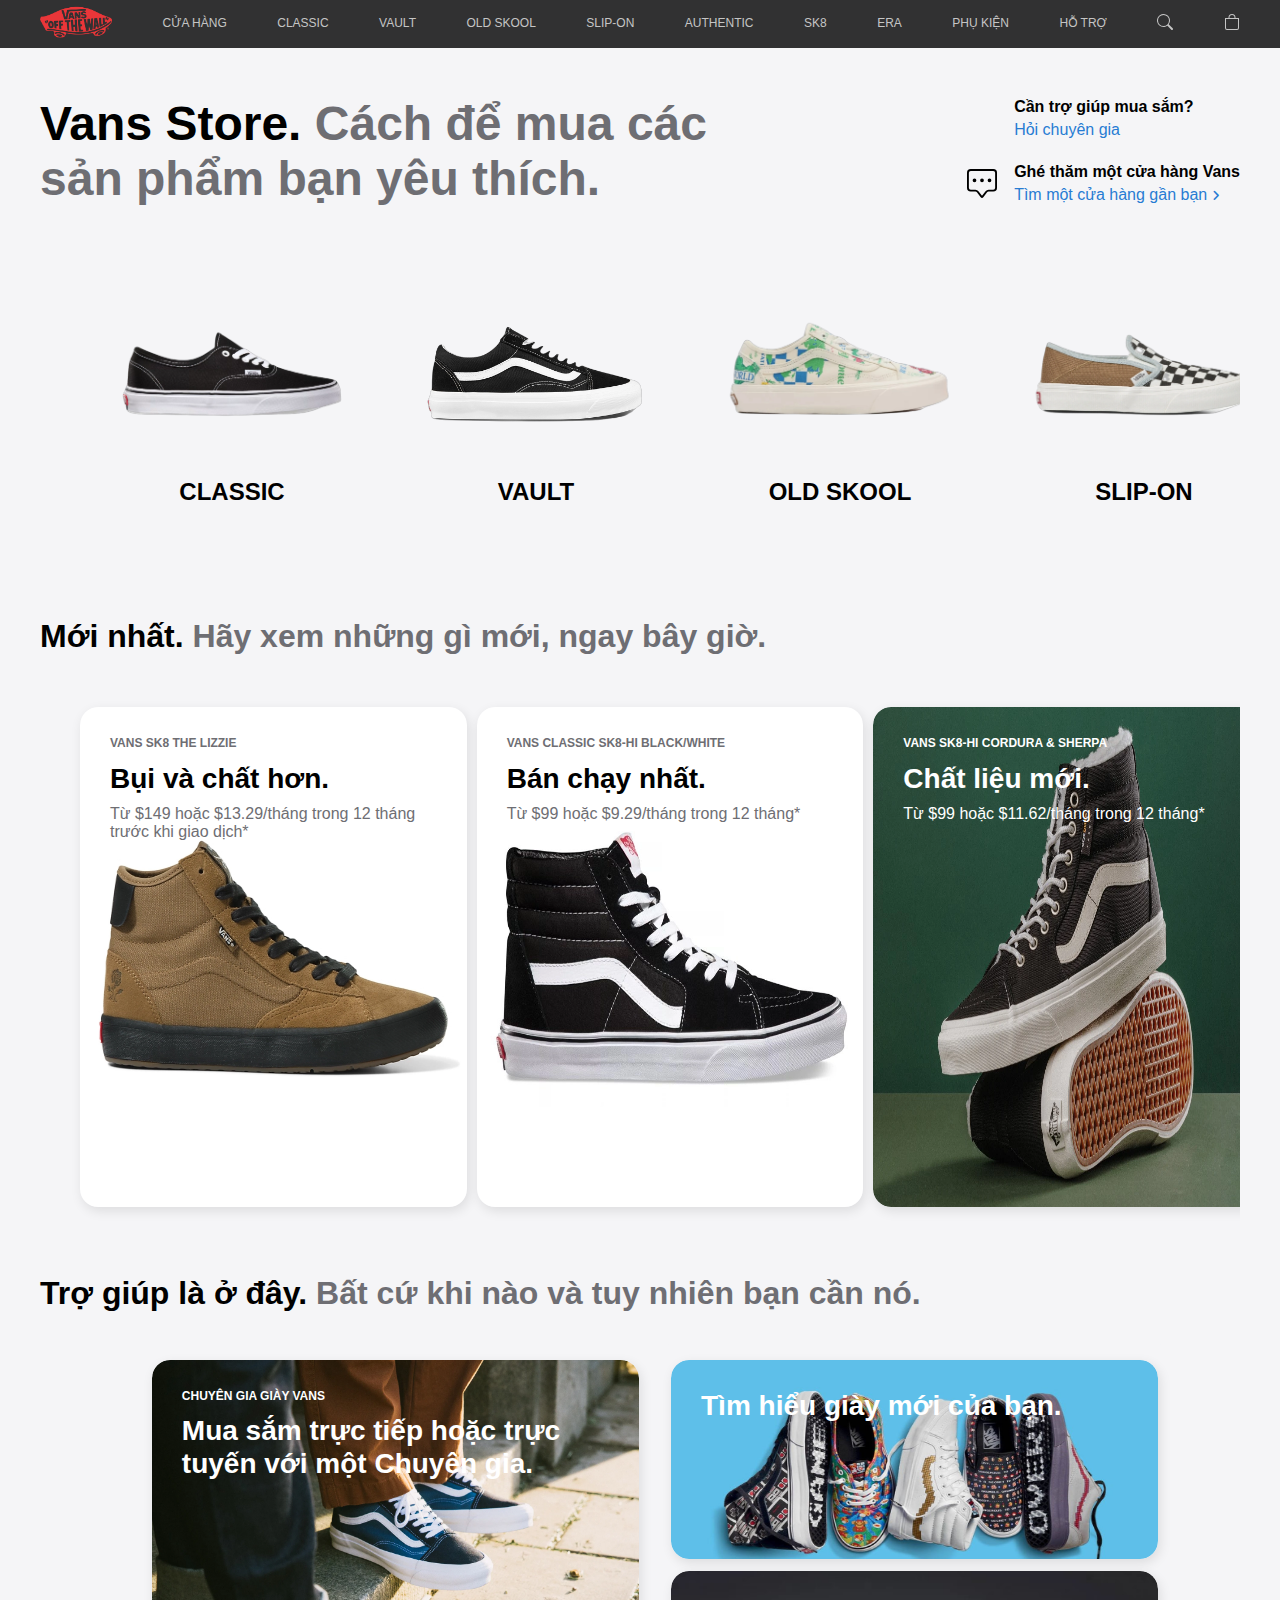
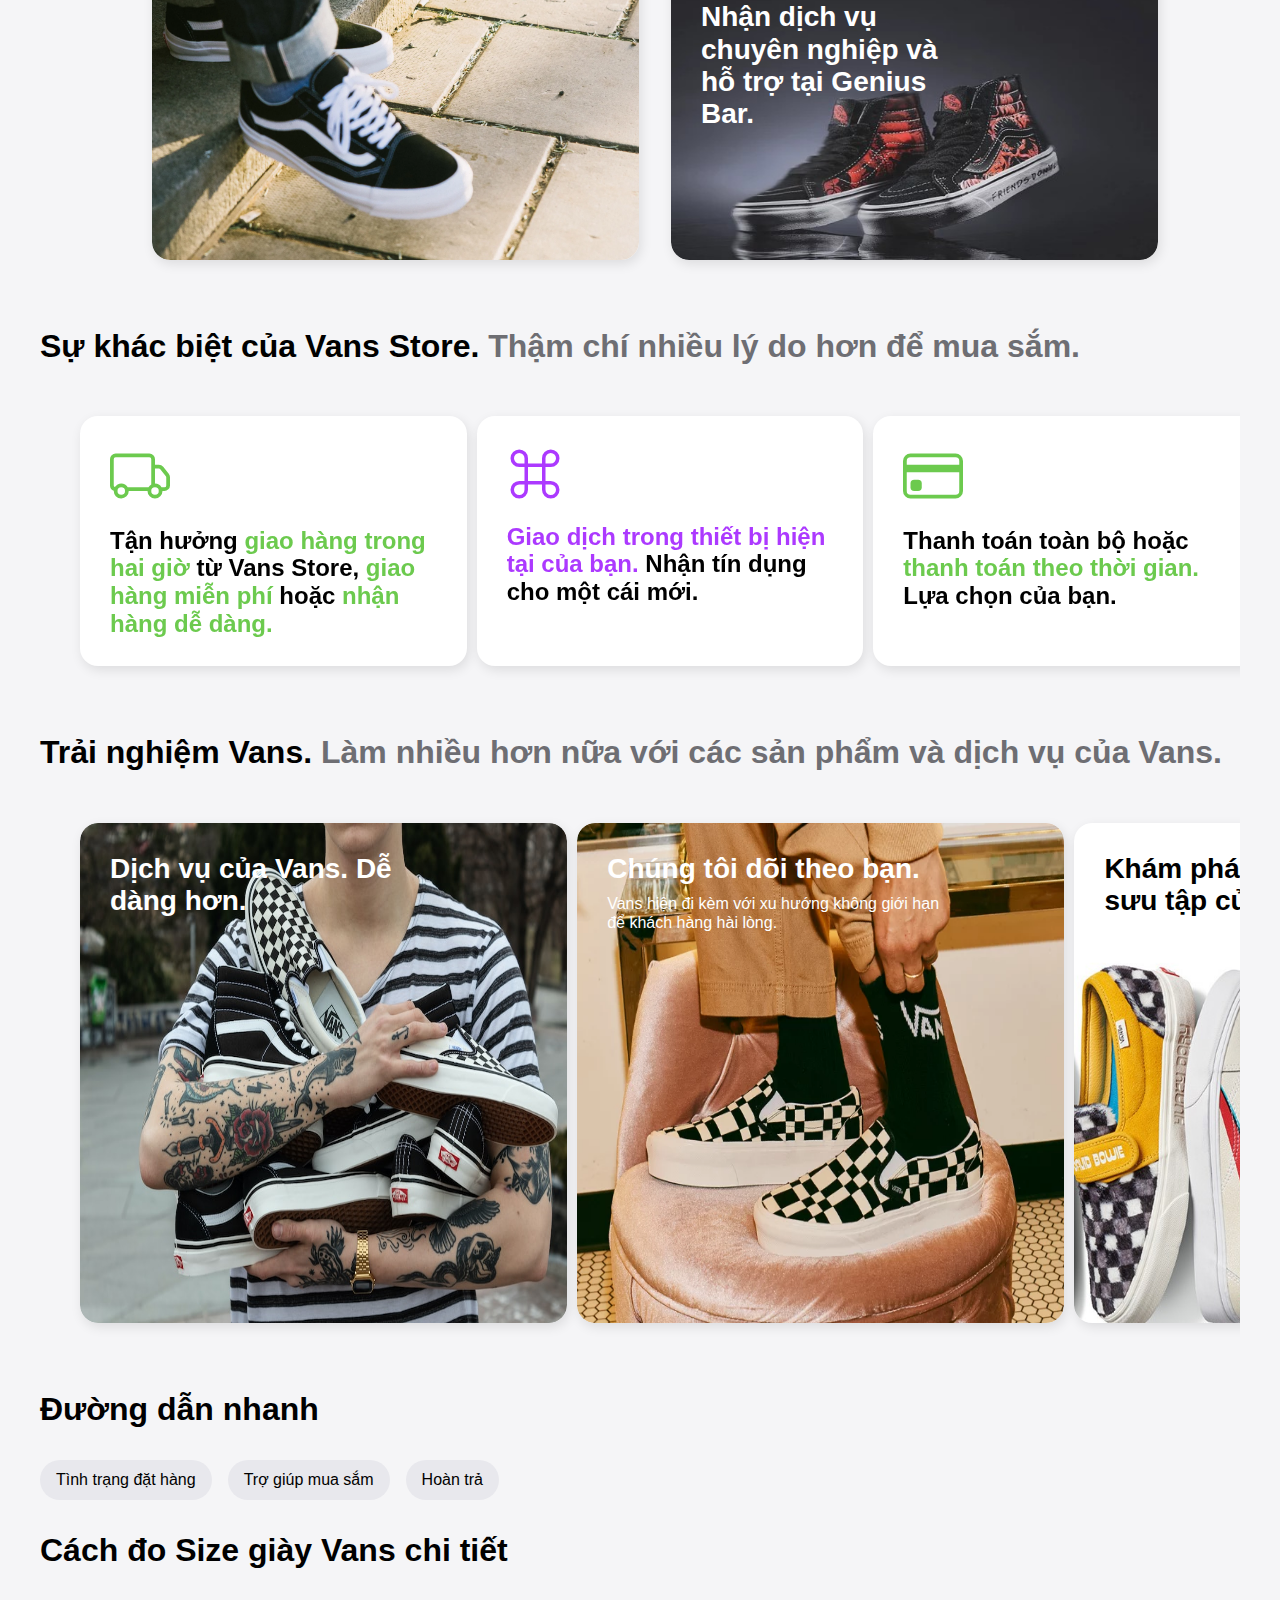
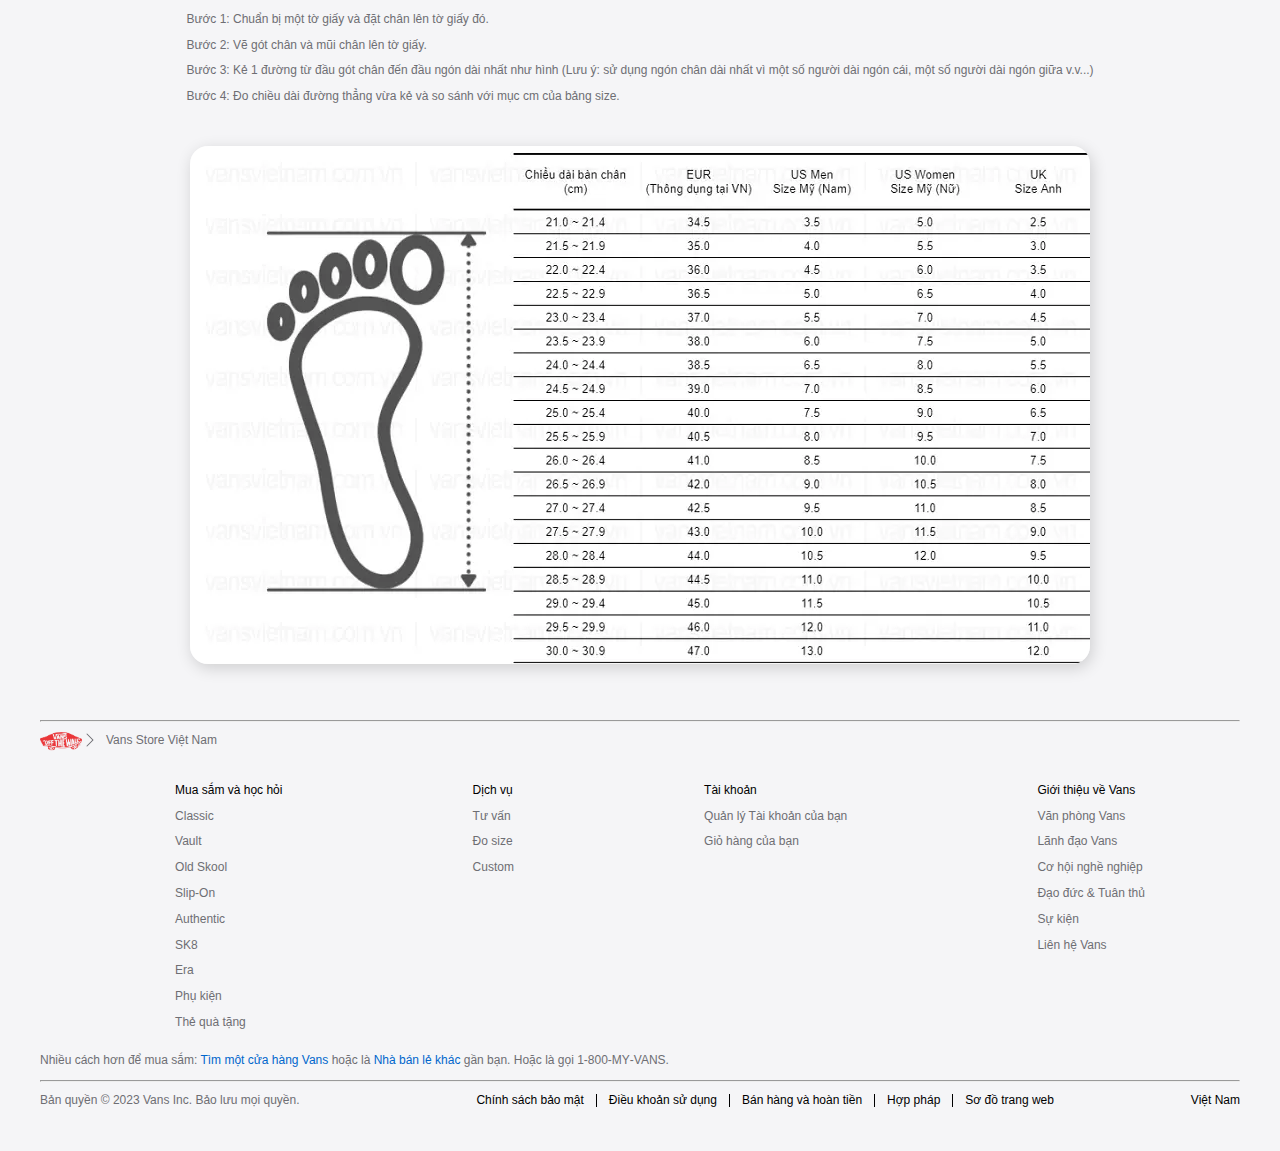
==== commit 1079993c: "update-1" ====
--- a/src/index.html
+++ b/src/index.html
@@ -55,13 +55,11 @@
                         <li class="header-item">
                             <a href="">HỖ TRỢ</a>
                         </li>
-                        <li class="header-item">
-                            <a href="">
-                                <svg xmlns="http://www.w3.org/2000/svg" width="16" height="16" fill="currentColor" class="bi bi-search" viewBox="0 0 16 16">
-                                    <path d="M11.742 10.344a6.5 6.5 0 1 0-1.397 1.398h-.001c.03.04.062.078.098.115l3.85 3.85a1 1 0 0 0 1.415-1.414l-3.85-3.85a1.007 1.007 0 0 0-.115-.1zM12 6.5a5.5 5.5 0 1 1-11 0 5.5 5.5 0 0 1 11 0z"/>
-                                </svg>
-                            </a>
-
+                        <li class="header-item-search" onclick="showSearch()">
+                            <svg xmlns="http://www.w3.org/2000/svg" width="16" height="16" fill="currentColor" class="bi bi-search" viewBox="0 0 16 16">
+                                <path d="M11.742 10.344a6.5 6.5 0 1 0-1.397 1.398h-.001c.03.04.062.078.098.115l3.85 3.85a1 1 0 0 0 1.415-1.414l-3.85-3.85a1.007 1.007 0 0 0-.115-.1zM12 6.5a5.5 5.5 0 1 1-11 0 5.5 5.5 0 0 1 11 0z"/>
+                            </svg>                                                   
+                        
                             <!-- Search space -->
                             <div class="search">
                                 <form action="">
@@ -71,9 +69,9 @@
                                                 <path d="M11.742 10.344a6.5 6.5 0 1 0-1.397 1.398h-.001c.03.04.062.078.098.115l3.85 3.85a1 1 0 0 0 1.415-1.414l-3.85-3.85a1.007 1.007 0 0 0-.115-.1zM12 6.5a5.5 5.5 0 1 1-11 0 5.5 5.5 0 0 1 11 0z"/>
                                             </svg>
                 
-                                            <input type="text" placeholder="Search vansvietnam.com">
+                                            <input type="text" placeholder="Bạn đang tìm một đôi giày?">
                 
-                                            <i class="fa-solid fa-x"></i>
+                                            <i class="hide-search-icon fa-solid fa-x" onclick="hideSearch()"></i>
                                         </div>
                 
                                         <ul class="search-list">
@@ -84,11 +82,11 @@
                                                 </a>
                                             <li class="search-item">
                                                 <a href="">
-                                                    Thẻ quà tặng Apple</li>
+                                                    Mã giảm giá </li>
                                                 </a>
                                             <li class="search-item">
                                                 <a href="">
-                                                    AirPods</li>
+                                                    Vans Authetic</li>
                                                 </a>
                                         </ul>
                                     </div>
@@ -156,7 +154,7 @@
                                     </li>
                                 </ul>
                             </div>
-                        </li>
+                        </li> 
                     </ul>
                 </div>
             </div>
@@ -390,7 +388,7 @@
                 <div class="sheft3 sheft">
                     <p class="sub-intro">
                         <span>Sự khác biệt của Vans Store.</span>
-                        Thậm chí nhiều lý do hơn để mua sắm với chúng tôi.
+                        Thậm chí nhiều lý do hơn để mua sắm.
                     </p>
                                         
                     <ul class="products-list">
@@ -722,6 +720,6 @@
         </div>
     </div>
 
-    
+    <script src="./assets/js/main.js"></script>
 </body>
 </html>--- a/src/assets/css/main.css
+++ b/src/assets/css/main.css
@@ -574,6 +574,7 @@
     background-color: rgba(0, 0, 0, 0.48);
     width: 100%;
     height: 100%;
+    animation: showSearch 0.4s ease-out;
 }
 
 .header-search {
@@ -600,7 +601,8 @@
     padding: 0 12px;
     border: none;
     background-color: transparent;
-    font-size: 18px;
+    font-size: 16px;
+    color: rgba(255, 255, 255, 0.8);
 }
 
 input:focus {
@@ -630,11 +632,14 @@
     margin: 0 30px;
     color: #6e6e73;
     font-size: 14px;
-    font-weight: 300;
+    font-weight: 600;
+    padding-bottom: 12px;
+    border-bottom: 1px solid #ccc;
 }
 
 .search-item {
-    padding: 12px 40px;
+    color: #000;
+    padding: 12px 30px;
 }
 
 .search-item:hover {
@@ -642,18 +647,41 @@
     cursor: pointer;
 }
 
+.search-item a {
+    color: #000;
+    font-weight: 300;
+    text-decoration: none;
+}
+
 .search-item:hover a {
     color: #0066cc;
 }
 
-.search-item a {
-    color: #000;
-    font-weight: 300;
-    text-decoration: none;
+.header-item-search:hover {
+    cursor: pointer;
+    color: #f5f5f7;
+}
+
+.header-item-search {
+    color: #c5c5c5;
+}
+
+.hide-search-icon:hover {
+    color: #f5f5f7;
+}
+
+@keyframes showSearch {
+    from {
+        opacity: 0.6;
+        top: -8%;
+    } 
+    to {
+        opacity: 1;
+        top: 0;
+    }
 }
 
 /* cart space */
-
 .header-item .cart {
     position: absolute;
     z-index: 3;
@@ -664,6 +692,7 @@
     width: 246px;
     border-radius: 18px;
     display: none;
+    animation: showCart 0.9s ease-in;
 }
 
 .header-item .cart::after {
@@ -728,3 +757,12 @@
 .header-item:hover .cart {
     display: block;
 }
+
+@keyframes showCart {
+    from {
+        opacity: 0.9;
+    } 
+    to {
+        opacity: 1;
+    }
+}
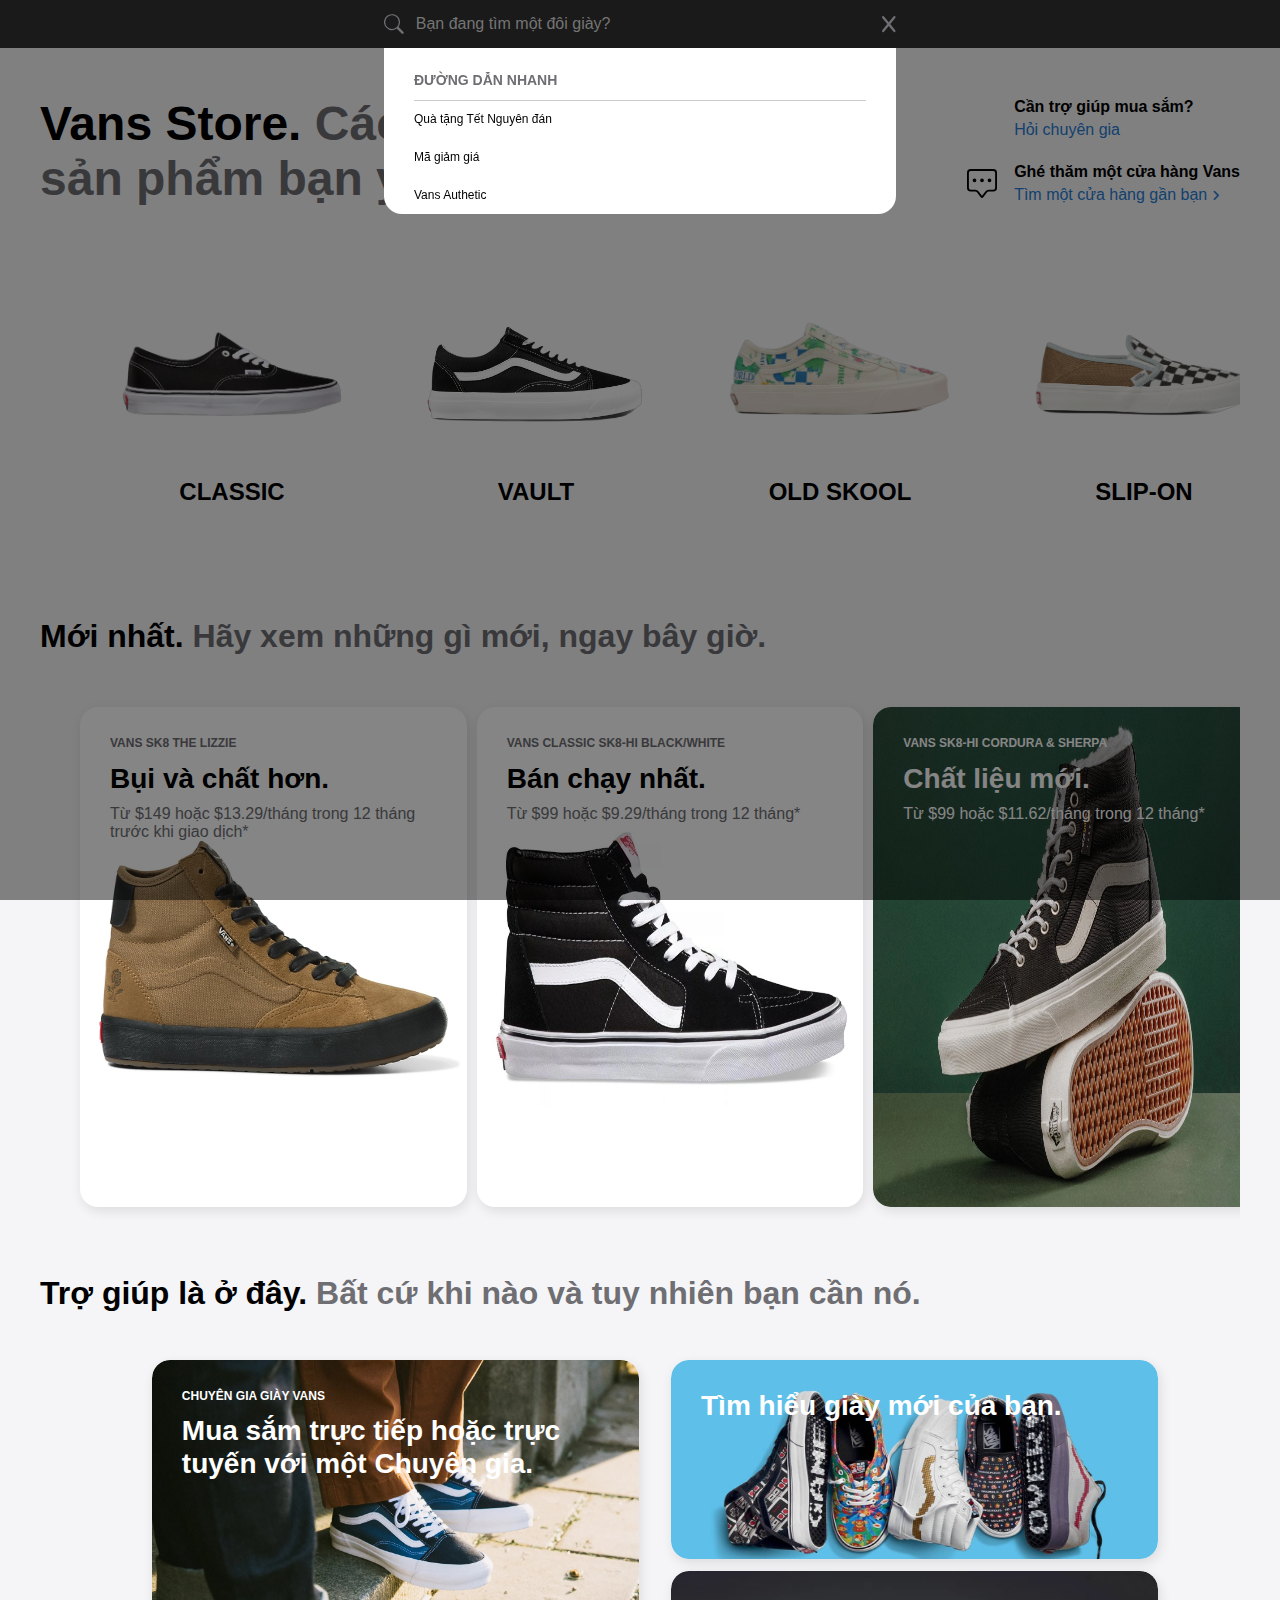
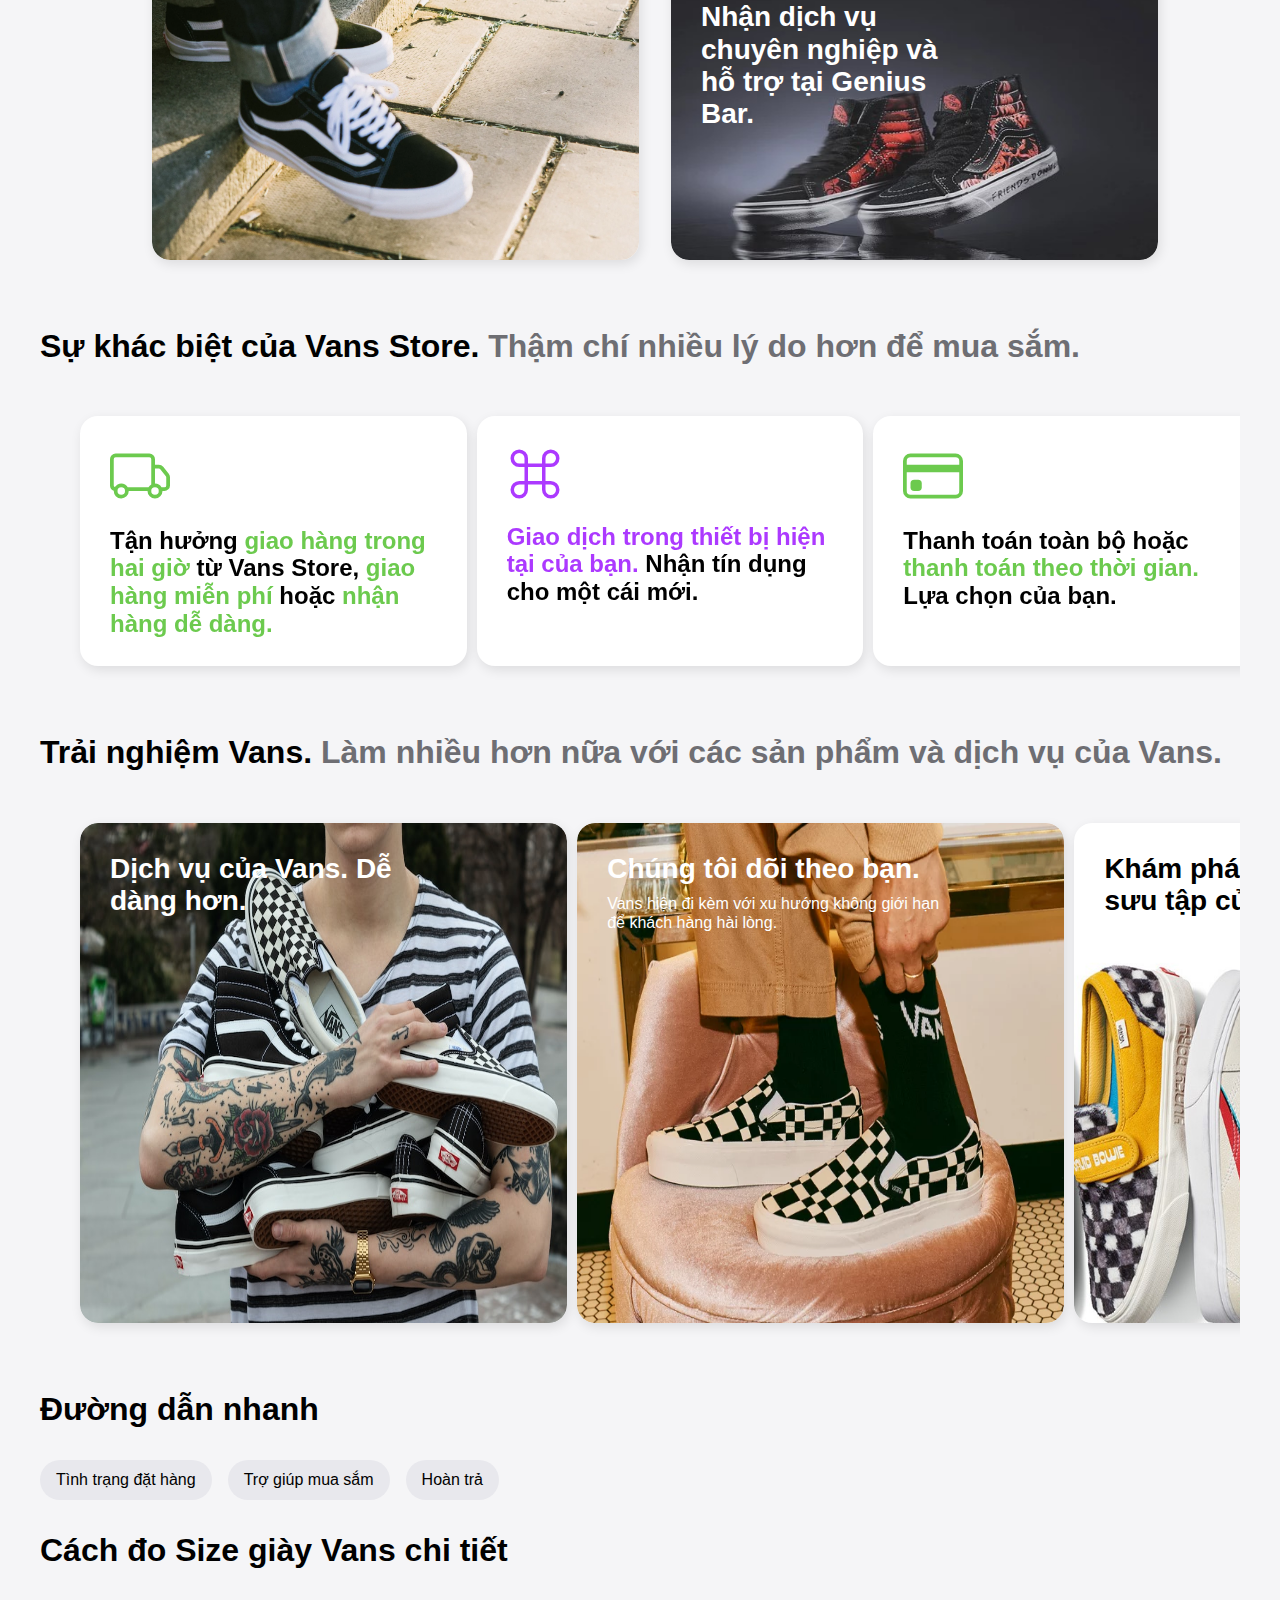
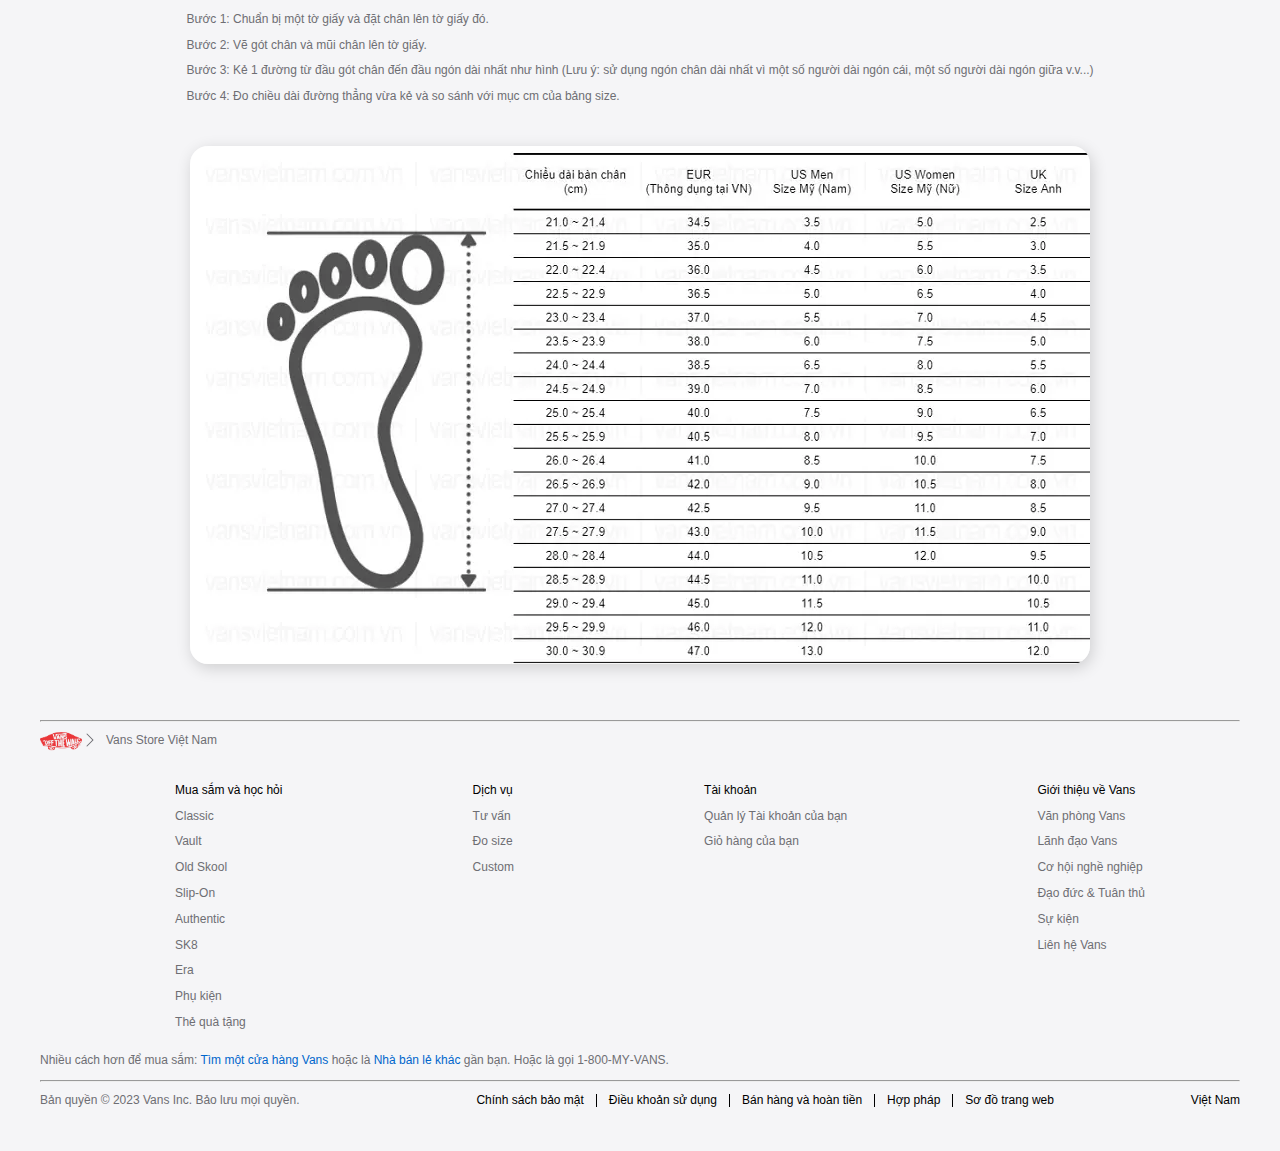
==== commit 53f866b4: "update2" ====
--- a/src/index.html
+++ b/src/index.html
@@ -56,22 +56,36 @@
                             <a href="">HỖ TRỢ</a>
                         </li>
                         <li class="header-item-search" onclick="showSearch()">
-                            <svg xmlns="http://www.w3.org/2000/svg" width="16" height="16" fill="currentColor" class="bi bi-search" viewBox="0 0 16 16">
+                            <svg 
+                            xmlns="http://www.w3.org/2000/svg" 
+                            width="16" 
+                            height="16" 
+                            fill="currentColor" 
+                            class="bi bi-search"
+                            viewBox="0 0 16 16">
                                 <path d="M11.742 10.344a6.5 6.5 0 1 0-1.397 1.398h-.001c.03.04.062.078.098.115l3.85 3.85a1 1 0 0 0 1.415-1.414l-3.85-3.85a1.007 1.007 0 0 0-.115-.1zM12 6.5a5.5 5.5 0 1 1-11 0 5.5 5.5 0 0 1 11 0z"/>
                             </svg>                                                   
                         
                             <!-- Search space -->
-                            <div class="search">
+                            <div class="search" id="search">
                                 <form action="">
                                     <div class="header-search">
                                         <div class="search-bar">
-                                            <svg xmlns="http://www.w3.org/2000/svg" width="16" height="16" fill="currentColor" class="bi bi-search" viewBox="0 0 16 16">
+                                            <svg xmlns="http://www.w3.org/2000/svg" 
+                                            width="20" 
+                                            height="20" 
+                                            fill="currentColor" 
+                                            class="bi bi-search" 
+                                            viewBox="0 0 16 16">
                                                 <path d="M11.742 10.344a6.5 6.5 0 1 0-1.397 1.398h-.001c.03.04.062.078.098.115l3.85 3.85a1 1 0 0 0 1.415-1.414l-3.85-3.85a1.007 1.007 0 0 0-.115-.1zM12 6.5a5.5 5.5 0 1 1-11 0 5.5 5.5 0 0 1 11 0z"/>
                                             </svg>
                 
                                             <input type="text" placeholder="Bạn đang tìm một đôi giày?">
                 
-                                            <i class="hide-search-icon fa-solid fa-x" onclick="hideSearch()"></i>
+                                            <i
+                                                class="hide-search-icon fa-solid fa-x" 
+                                                onclick="hideSearch()"
+                                            ></i>
                                         </div>
                 
                                         <ul class="search-list">
@@ -196,7 +210,7 @@
                 </div>
 
                 <div class="scroller">
-                    <ul class="scroller-list">
+                    <ul class="scroller-list slider" id="slider">
                         <li class="scroller-item">
                             <a href="">
                                 <img src="./assets/img/product-type/classic.png" alt="">
@@ -248,10 +262,11 @@
                     </ul>
 
                     <div class="scroller-btn">
-                        <div class="prev-btn">
+                        <div class="prev-btn" onclick="slideLeft()">
                             <i class="fa-solid fa-chevron-left"></i>
                         </div>
-                        <div class="next-btn">
+
+                        <div class="next-btn" onclick="slideRight()">
                             <i class="fa-solid fa-angle-right"></i>
                         </div>
                     </div>
@@ -263,7 +278,7 @@
                         Hãy xem những gì mới, ngay bây giờ.
                     </p>
                                         
-                    <ul class="products-list">
+                    <ul class="products-list slider">
                         <li class="product-item">
                             <a href="./product.html">
                                 <div class="product-content">
@@ -341,7 +356,7 @@
                         <div class="prev-btn">
                             <i class="fa-solid fa-chevron-left"></i>
                         </div>
-                        <div class="next-btn">
+                        <div class="next-btn" onclick="slideRight()">
                             <i class="fa-solid fa-angle-right"></i>
                         </div>
                     </div>
@@ -720,6 +735,7 @@
         </div>
     </div>
 
-    <script src="./assets/js/main.js"></script>
+    <script src="./assets/js/search.js"></script>
+    <script src="./assets/js/slide.js"></script>
 </body>
 </html>--- a/src/assets/css/main.css
+++ b/src/assets/css/main.css
@@ -119,6 +119,17 @@
     display: flex;
     list-style-type: none;
     overflow-x: scroll;
+    transform: scale(1);
+    transition: transform 0.5s ease-in, opacity 0.7s cubic-bezier(0.15, 0, 0.2, 1) 0.1s;
+
+}
+
+@keyframes slide {
+    form {
+        transform: translateX(0)
+    } to {
+        transform: translateX(50px);
+    }
 }
 
 .scroller-list::-webkit-scrollbar {
@@ -184,6 +195,7 @@
     display: flex;
     align-items: center;
     justify-content: center;
+
 }
 
 .next-btn:hover {
@@ -562,9 +574,8 @@
 }
 
 /* search space */
-
 .search {
-    display: none;
+    /* display: none; */
     position: fixed;
     z-index: 2;
     top: 0;
@@ -664,6 +675,10 @@
 
 .header-item-search {
     color: #c5c5c5;
+}
+
+.hide-search-icon {
+    font-size: 18px;
 }
 
 .hide-search-icon:hover {
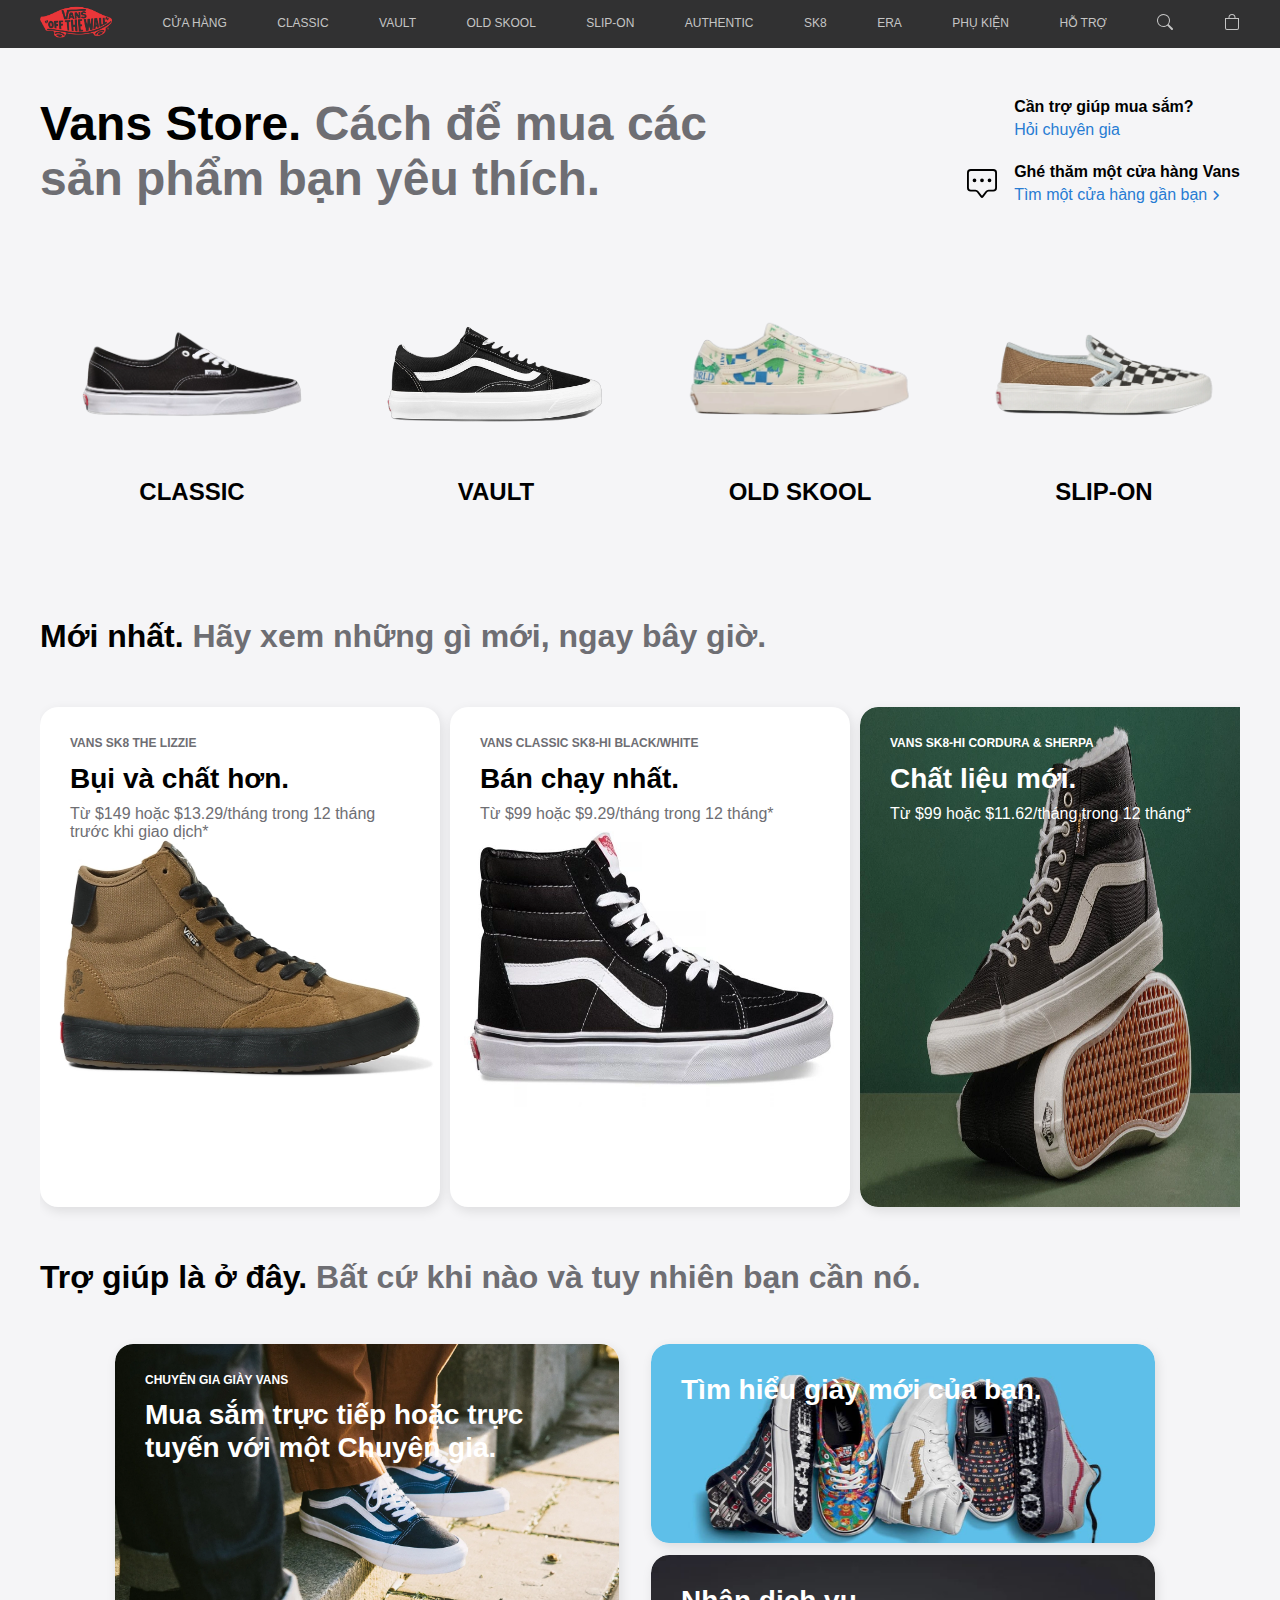
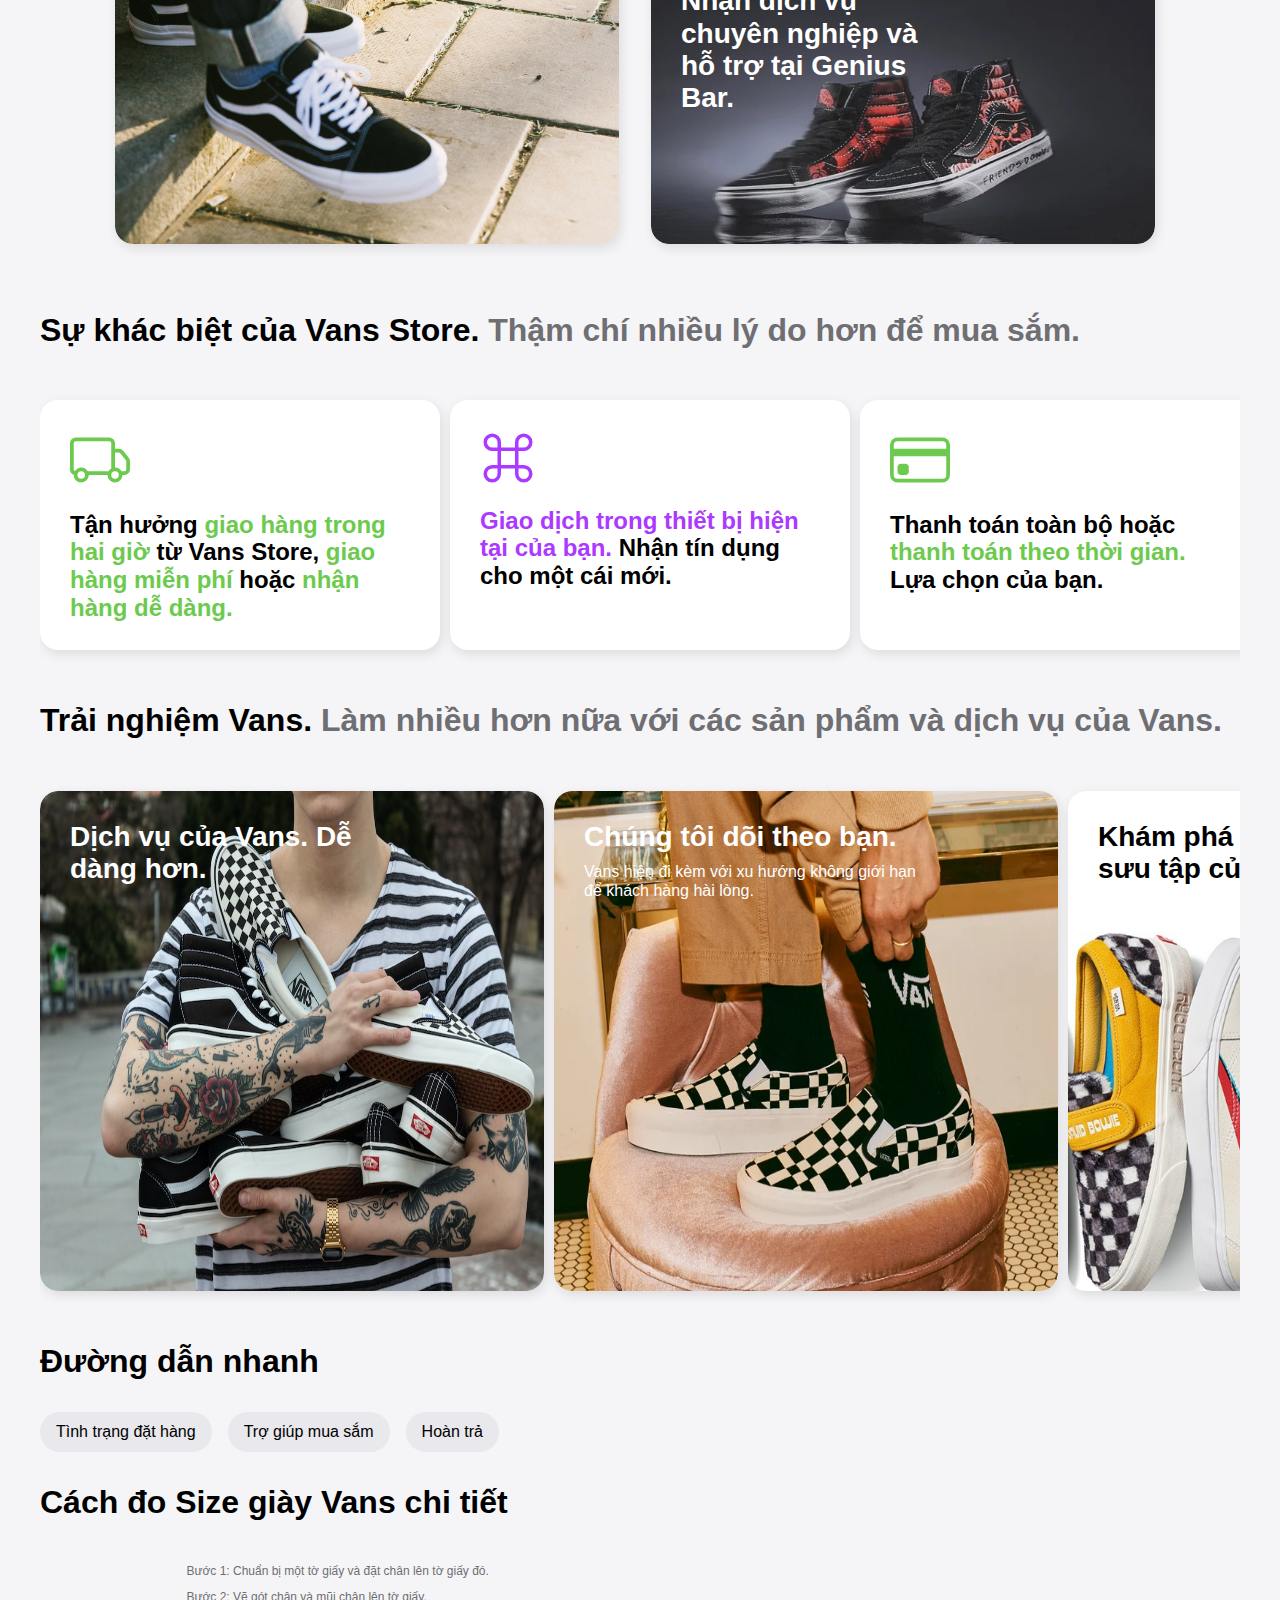
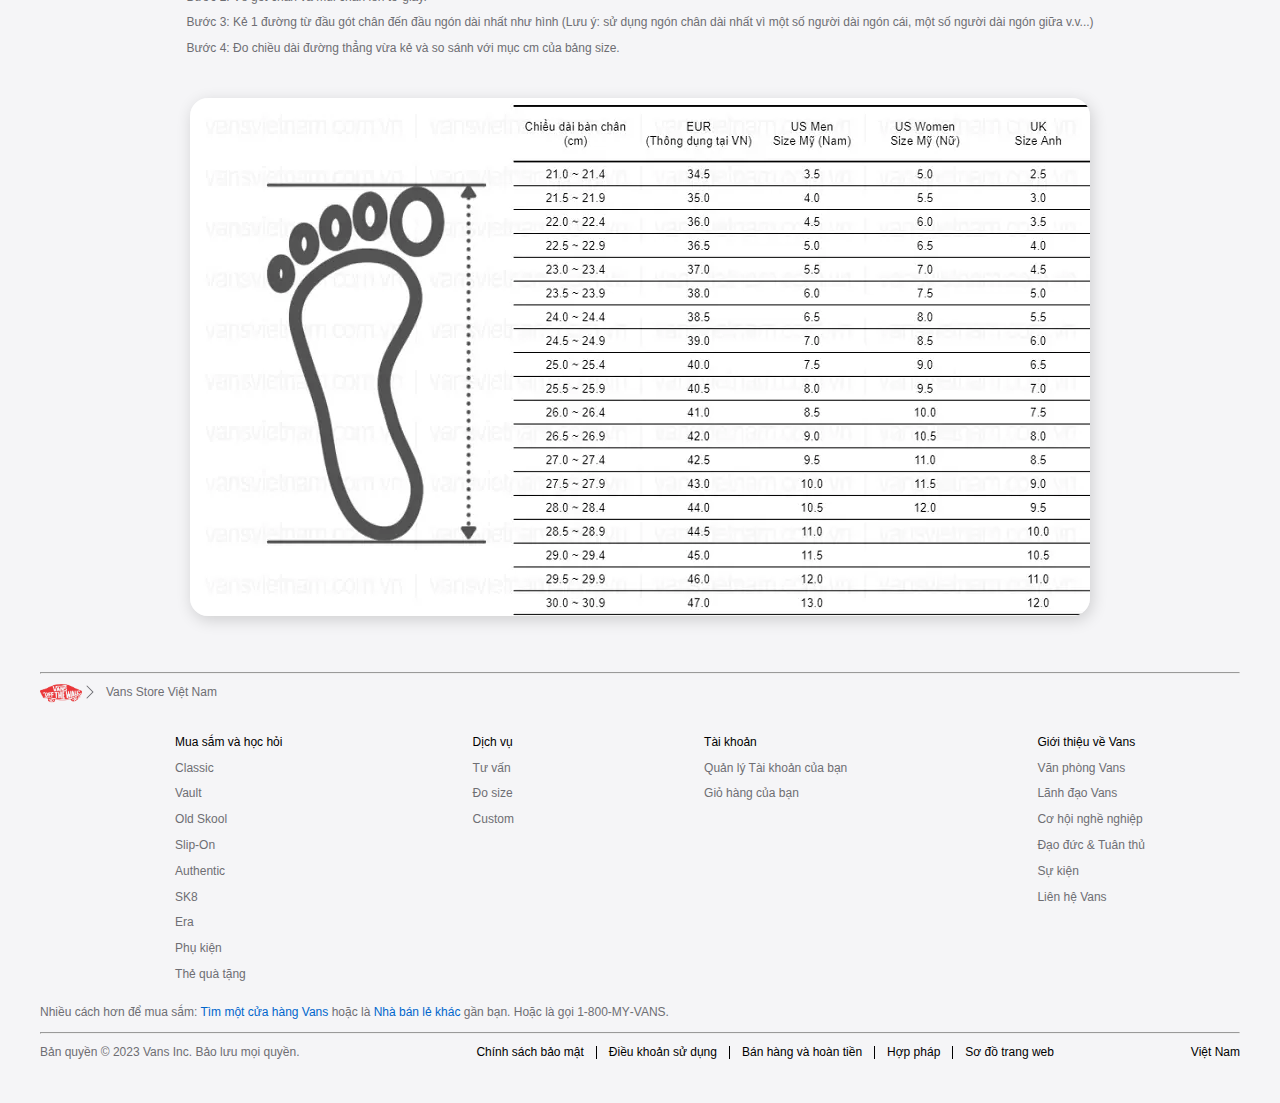
==== commit a2406b4d: "update4" ====
--- a/src/index.html
+++ b/src/index.html
@@ -3,7 +3,10 @@
 <head>
     <meta charset="UTF-8">
     <meta http-equiv="X-UA-Compatible" content="IE=edge">
-    <meta name="viewport" content="width=device-width, initial-scale=1.0">
+    <meta
+        name="viewport"
+        content="width=device-width, initial-scale=1.0"
+    >
     <title>Vans Store Việt Nam</title>
     <link rel="stylesheet" href="./assets/css/main.css">
     <link rel="stylesheet" href="./assets/css/base.css">
@@ -12,7 +15,17 @@
     <link rel="stylesheet" href="./assets/css/responsive.css">
     <link rel="stylesheet" href="./assets/icon/fontawesome-free-6.2.1-web/css/all.min.css">
     <link rel="stylesheet" href="./assets/fonts/Roboto/Roboto-Regular.ttf">
-    <link rel="icon" href="./assets/img/vans-logo.png" type = "image/x-icon">
+    <link 
+        rel="icon"
+        href="./assets/img/vans-logo.png" 
+        type = "image/x-icon"
+    >
+    <link
+        rel="stylesheet"
+        type="text/css"
+        href="https://cdn.jsdelivr.net/npm/slick-carousel@1.8.1/slick/slick.css"
+    />
+    <link rel="stylesheet" href="./assets/css/slider.css">
 </head>
 <body>
     <div class="app">
@@ -55,14 +68,18 @@
                         <li class="header-item">
                             <a href="">HỖ TRỢ</a>
                         </li>
-                        <li class="header-item-search" onclick="showSearch()">
+                        <li 
+                            class="header-item-search" 
+                            onclick="showSearch()"
+                        >
                             <svg 
-                            xmlns="http://www.w3.org/2000/svg" 
-                            width="16" 
-                            height="16" 
-                            fill="currentColor" 
-                            class="bi bi-search"
-                            viewBox="0 0 16 16">
+                                xmlns="http://www.w3.org/2000/svg" 
+                                width="16" 
+                                height="16" 
+                                fill="currentColor" 
+                                class="bi bi-search"
+                                viewBox="0 0 16 16"
+                            >
                                 <path d="M11.742 10.344a6.5 6.5 0 1 0-1.397 1.398h-.001c.03.04.062.078.098.115l3.85 3.85a1 1 0 0 0 1.415-1.414l-3.85-3.85a1.007 1.007 0 0 0-.115-.1zM12 6.5a5.5 5.5 0 1 1-11 0 5.5 5.5 0 0 1 11 0z"/>
                             </svg>                                                   
                         
@@ -80,7 +97,10 @@
                                                 <path d="M11.742 10.344a6.5 6.5 0 1 0-1.397 1.398h-.001c.03.04.062.078.098.115l3.85 3.85a1 1 0 0 0 1.415-1.414l-3.85-3.85a1.007 1.007 0 0 0-.115-.1zM12 6.5a5.5 5.5 0 1 1-11 0 5.5 5.5 0 0 1 11 0z"/>
                                             </svg>
                 
-                                            <input type="text" placeholder="Bạn đang tìm một đôi giày?">
+                                            <input 
+                                                type="text" 
+                                                placeholder="Bạn đang tìm một đôi giày?"
+                                            >
                 
                                             <i
                                                 class="hide-search-icon fa-solid fa-x" 
@@ -260,16 +280,6 @@
                             </a>    
                         </li>    
                     </ul>
-
-                    <div class="scroller-btn">
-                        <div class="prev-btn" onclick="slideLeft()">
-                            <i class="fa-solid fa-chevron-left"></i>
-                        </div>
-
-                        <div class="next-btn" onclick="slideRight()">
-                            <i class="fa-solid fa-angle-right"></i>
-                        </div>
-                    </div>
                 </div>                
 
                 <div class="sheft1 sheft">
@@ -278,7 +288,7 @@
                         Hãy xem những gì mới, ngay bây giờ.
                     </p>
                                         
-                    <ul class="products-list slider">
+                    <ul class="products-list slider1">
                         <li class="product-item">
                             <a href="./product.html">
                                 <div class="product-content">
@@ -351,15 +361,6 @@
                             </a>                       
                         </li>
                     </ul>
-
-                    <div class="scroller-btn">
-                        <div class="prev-btn">
-                            <i class="fa-solid fa-chevron-left"></i>
-                        </div>
-                        <div class="next-btn" onclick="slideRight()">
-                            <i class="fa-solid fa-angle-right"></i>
-                        </div>
-                    </div>
                 </div>
 
                 <div class="sheft2 sheft">
@@ -406,8 +407,8 @@
                         Thậm chí nhiều lý do hơn để mua sắm.
                     </p>
                                         
-                    <ul class="products-list">
-                        <li class="product-item">
+                    <ul class="products-list slider3">
+                        <li class="product-item sheft3-child1">
                             <a href="">
                                 <svg xmlns="http://www.w3.org/2000/svg" width="60" height="60" fill="currentColor" class="bi bi-truck" viewBox="0 0 16 16">
                                     <path d="M0 3.5A1.5 1.5 0 0 1 1.5 2h9A1.5 1.5 0 0 1 12 3.5V5h1.02a1.5 1.5 0 0 1 1.17.563l1.481 1.85a1.5 1.5 0 0 1 .329.938V10.5a1.5 1.5 0 0 1-1.5 1.5H14a2 2 0 1 1-4 0H5a2 2 0 1 1-3.998-.085A1.5 1.5 0 0 1 0 10.5v-7zm1.294 7.456A1.999 1.999 0 0 1 4.732 11h5.536a2.01 2.01 0 0 1 .732-.732V3.5a.5.5 0 0 0-.5-.5h-9a.5.5 0 0 0-.5.5v7a.5.5 0 0 0 .294.456zM12 10a2 2 0 0 1 1.732 1h.768a.5.5 0 0 0 .5-.5V8.35a.5.5 0 0 0-.11-.312l-1.48-1.85A.5.5 0 0 0 13.02 6H12v4zm-9 1a1 1 0 1 0 0 2 1 1 0 0 0 0-2zm9 0a1 1 0 1 0 0 2 1 1 0 0 0 0-2z"/>
@@ -425,7 +426,7 @@
                             </a>                       
                         </li>    
                         
-                        <li class="product-item">
+                        <li class="product-item sheft3-child2">
                             <a href="">
                                 <svg xmlns="http://www.w3.org/2000/svg" width="56" height="56" fill="currentColor" class="bi bi-command" viewBox="0 0 16 16">
                                     <path d="M3.5 2A1.5 1.5 0 0 1 5 3.5V5H3.5a1.5 1.5 0 1 1 0-3zM6 5V3.5A2.5 2.5 0 1 0 3.5 6H5v4H3.5A2.5 2.5 0 1 0 6 12.5V11h4v1.5a2.5 2.5 0 1 0 2.5-2.5H11V6h1.5A2.5 2.5 0 1 0 10 3.5V5H6zm4 1v4H6V6h4zm1-1V3.5A1.5 1.5 0 1 1 12.5 5H11zm0 6h1.5a1.5 1.5 0 1 1-1.5 1.5V11zm-6 0v1.5A1.5 1.5 0 1 1 3.5 11H5z"/>
@@ -440,7 +441,7 @@
                             </a>                       
                         </li>                           
                         
-                        <li class="product-item">
+                        <li class="product-item sheft3-child3">
                             <a href="">
                                 <svg xmlns="http://www.w3.org/2000/svg" width="60" height="60" fill="currentColor" class="bi bi-credit-card" viewBox="0 0 16 16">
                                     <path d="M0 4a2 2 0 0 1 2-2h12a2 2 0 0 1 2 2v8a2 2 0 0 1-2 2H2a2 2 0 0 1-2-2V4zm2-1a1 1 0 0 0-1 1v1h14V4a1 1 0 0 0-1-1H2zm13 4H1v5a1 1 0 0 0 1 1h12a1 1 0 0 0 1-1V7z"/>
@@ -456,7 +457,7 @@
                             </a>                       
                         </li>                            
                         
-                        <li class="product-item">
+                        <li class="product-item sheft3-child4">
                             <a href="">
                                 <svg xmlns="http://www.w3.org/2000/svg" width="60" height="60" fill="currentColor" class="bi bi-emoji-laughing" viewBox="0 0 16 16">
                                     <path d="M8 15A7 7 0 1 1 8 1a7 7 0 0 1 0 14zm0 1A8 8 0 1 0 8 0a8 8 0 0 0 0 16z"/>
@@ -465,13 +466,13 @@
 
                                 <div class="product-content">
                                     <p class="product-desc2">Biến chúng thành của bạn.
-                                        <span>Custom miễn phí hỗn hợp biểu tượng cảm xúc, tên và số.</span>
+                                        <span>Custom miễn phí hỗn hợp tên và biểu tượng cảm xúc.</span>
                                     </p>        
                                 </div>    
                             </a>                       
                         </li>                            
                         
-                        <li class="product-item">
+                        <li class="product-item sheft3-child5">
                             <a href="">
                                 <img src="./assets/img/vans-logo.png" alt="">
 
@@ -484,15 +485,6 @@
                             </a>                       
                         </li>  
                     </ul>
-
-                    <div class="scroller-btn">
-                        <div class="prev-btn">
-                            <i class="fa-solid fa-chevron-left"></i>
-                        </div>
-                        <div class="next-btn">
-                            <i class="fa-solid fa-angle-right"></i>
-                        </div>
-                    </div>
                 </div>
 
                 <div class="sheft4 sheft">
@@ -501,7 +493,7 @@
                         Làm nhiều hơn nữa với các sản phẩm và dịch vụ của Vans.
                     </p>
                                         
-                    <ul class="products-list">
+                    <ul class="products-list slider4">
                         <li class="product-item">
                             <a href="">
                                 <div class="product-content">
@@ -544,15 +536,6 @@
                             </a>                       
                         </li>
                     </ul>
-
-                    <div class="scroller-btn">
-                        <div class="prev-btn">
-                            <i class="fa-solid fa-chevron-left"></i>
-                        </div>
-                        <div class="next-btn">
-                            <i class="fa-solid fa-angle-right"></i>
-                        </div>
-                    </div>
                 </div>
 
                 <div class="desc-content">
@@ -735,7 +718,20 @@
         </div>
     </div>
 
+    <script
+      type="text/javascript"
+      src="https://code.jquery.com/jquery-1.11.0.min.js"
+    ></script>
+    <script
+      type="text/javascript"
+      src="https://code.jquery.com/jquery-migrate-1.2.1.min.js"
+    ></script>
+    <script
+      type="text/javascript"
+      src="https://cdn.jsdelivr.net/npm/slick-carousel@1.8.1/slick/slick.min.js"
+    ></script>
+
     <script src="./assets/js/search.js"></script>
-    <script src="./assets/js/slide.js"></script>
+    <script src="./assets/js/slider.js"></script>
 </body>
 </html>--- a/src/assets/css/main.css
+++ b/src/assets/css/main.css
@@ -112,25 +112,23 @@
 
 .scroller:hover .scroller-btn {
     opacity: 1;
-    transition: transform 0.5s ease-in, opacity 0.7s cubic-bezier(0.15, 0, 0.2, 1) 0.1s;
 }
 
 .scroller-list {
     display: flex;
     list-style-type: none;
     overflow-x: scroll;
-    transform: scale(1);
-    transition: transform 0.5s ease-in, opacity 0.7s cubic-bezier(0.15, 0, 0.2, 1) 0.1s;
-
-}
-
-@keyframes slide {
-    form {
-        transform: translateX(0)
-    } to {
-        transform: translateX(50px);
+    scroll-snap-type: x mandatory;
+}
+/* 
+@-webkit-keyframes move {
+    0% {
+      margin-left: -160px;
     }
-}
+    100% {
+      margin-left: 30px;
+    }
+} */
 
 .scroller-list::-webkit-scrollbar {
     display: none;
@@ -138,6 +136,14 @@
 
 .scroller-item {
     margin: 24px 32px 40px;
+    -webkit-animation-name: move;
+    -webkit-animation-duration: 6s;
+    -webkit-animation-direction: right;
+    -webkit-animation-timing-function: ease-in;
+}
+
+.scroller-item:hover {
+    -webkit-animation-play-state: paused;
 }
 
 .scroller-item a {
@@ -228,6 +234,8 @@
     display: flex;
     list-style-type: none;
     overflow-x: scroll;
+    scroll-snap-type: x mandatory;
+    padding: 0;
 }
 
 .sheft:hover .scroller-btn {
@@ -237,6 +245,10 @@
 
 .products-list::-webkit-scrollbar {
     display: none;
+}
+
+.products-list:hover .product-item {
+    -webkit-animation-play-state: paused;
 }
 
 .product-item {
@@ -249,7 +261,20 @@
     overflow: hidden;
     transition: all 0.3s cubic-bezier(0, 0, 0.5, 1);
     box-shadow: 2px 4px 12px rgba(0, 0, 0, 0.1);
-}
+    /* animation: slide1 28s ease-in-out infinite; */
+}
+
+/* .product-item:hover {
+    -webkit-animation-play-state: paused;
+}
+
+@keyframes slide1 {
+    form {
+        transform: translateX(0)
+    } to {
+        transform: translateX(-320%);
+    }
+} */ 
 
 .sheft {
     position: relative;
@@ -269,6 +294,7 @@
 
 .sheft2 .product-item {
     flex: 0 0 42%;
+    animation: none;
 }
 
 .sheft2 .product-item:nth-child(1) {
@@ -311,10 +337,23 @@
     width: 100%;
     height: 250px;
     background-color: #fff;
-}
+    /* animation: slide2 28s linear infinite; */
+}
+/* 
+@keyframes slide2 {
+    form {
+        transform: translateX(0)
+    } to {
+        transform: translateX(-220%);
+    }
+} */
 
 .sheft3 .product-item:hover {
     cursor: pointer;
+}
+
+.sheft3 .product-content span {
+    color: #6cca4e;
 }
 
 .sheft3 svg {
@@ -322,33 +361,33 @@
     margin: 30px 0 16px 30px;
 }
 
-.sheft3 .product-item:nth-child(2) svg {
+.sheft3 .sheft3-child2 svg {
     color: #ac39ff;
 }
 
-.sheft3 .product-item:nth-child(2) span {
+.sheft3 .sheft3-child2 span {
     color: #ac39ff;
 }
 
-.sheft3 .product-item:nth-child(4) svg {
+.sheft3 .sheft3-child4 svg {
     color: #007aff;
 }
 
-.sheft3 .product-item:nth-child(4) span {
+.sheft3 .sheft3-child4 span {
     color: #007aff;
 }
 
-.sheft3 .product-item:nth-child(5) svg {
+.sheft3 .sheft3-child5 svg {
     color: #fd3523;
 }
 
-.sheft3 .product-item:nth-child(5) span {
+.sheft3 .sheft3-child5 span {
     background-image: linear-gradient(to right,#f8ab5e 0,#f36961 20%,#a176c8 40%,#759beb 60%,#65beb3 80%,#70db96 100%);
     -webkit-background-clip: text;
     -webkit-text-fill-color: transparent;
 }
 
-.sheft3 .product-item:nth-child(5) img {
+.sheft3 .sheft3-child5 img {
     width: 142px;
     margin-left: 30px;
 }
@@ -361,13 +400,18 @@
     font-size: 24px;;
 }
 
-.sheft3 .product-content span {
-    color: #6cca4e;
-}
-
 .sheft4 .product-item {
     flex: 0 0 42%;
-}
+    /* animation: slide3 linear 14s infinite; */
+}
+/* 
+@keyframes slide3 {
+    form {
+        transform: translateX(0)
+    } to {
+        transform: translateX(-180%);
+    }
+} */
 
 .sheft5 .product-desc2 span {
     color: #6e6e73;
@@ -575,7 +619,6 @@
 
 /* search space */
 .search {
-    /* display: none; */
     position: fixed;
     z-index: 2;
     top: 0;
@@ -586,6 +629,10 @@
     width: 100%;
     height: 100%;
     animation: showSearch 0.4s ease-out;
+    display: none;
+}
+
+#search {
 }
 
 .header-search {
@@ -706,8 +753,19 @@
     border: solid 2px #d2d2d7;
     width: 246px;
     border-radius: 18px;
+    box-shadow: 2px 4px 16px rgb(0 0 0 / 16%);
     display: none;
-    animation: showCart 0.9s ease-in;
+}
+
+.header-item .cart::before {
+    display: block;
+    content: '';
+    position: absolute;
+    background-color: transparent;
+    width: 40px;
+    height: 24px;
+    right: 64px;
+    top: -16px;
 }
 
 .header-item .cart::after {
@@ -771,13 +829,4 @@
 
 .header-item:hover .cart {
     display: block;
-}
-
-@keyframes showCart {
-    from {
-        opacity: 0.9;
-    } 
-    to {
-        opacity: 1;
-    }
-}
+}--- a/src/assets/css/slider.css
+++ b/src/assets/css/slider.css
@@ -0,0 +1,19 @@
+.slider {
+    padding: 0;
+}
+
+.slider1 .slick-slide {
+    width: 400px;
+    height: 500px;
+    margin-left: 10px;
+}
+
+.slider3 .slick-slide {
+    margin-left: 10px;
+}
+
+.slider4 .slick-slide {
+    margin-left: 10px;
+    width: 500px;
+    height: 504px;
+}